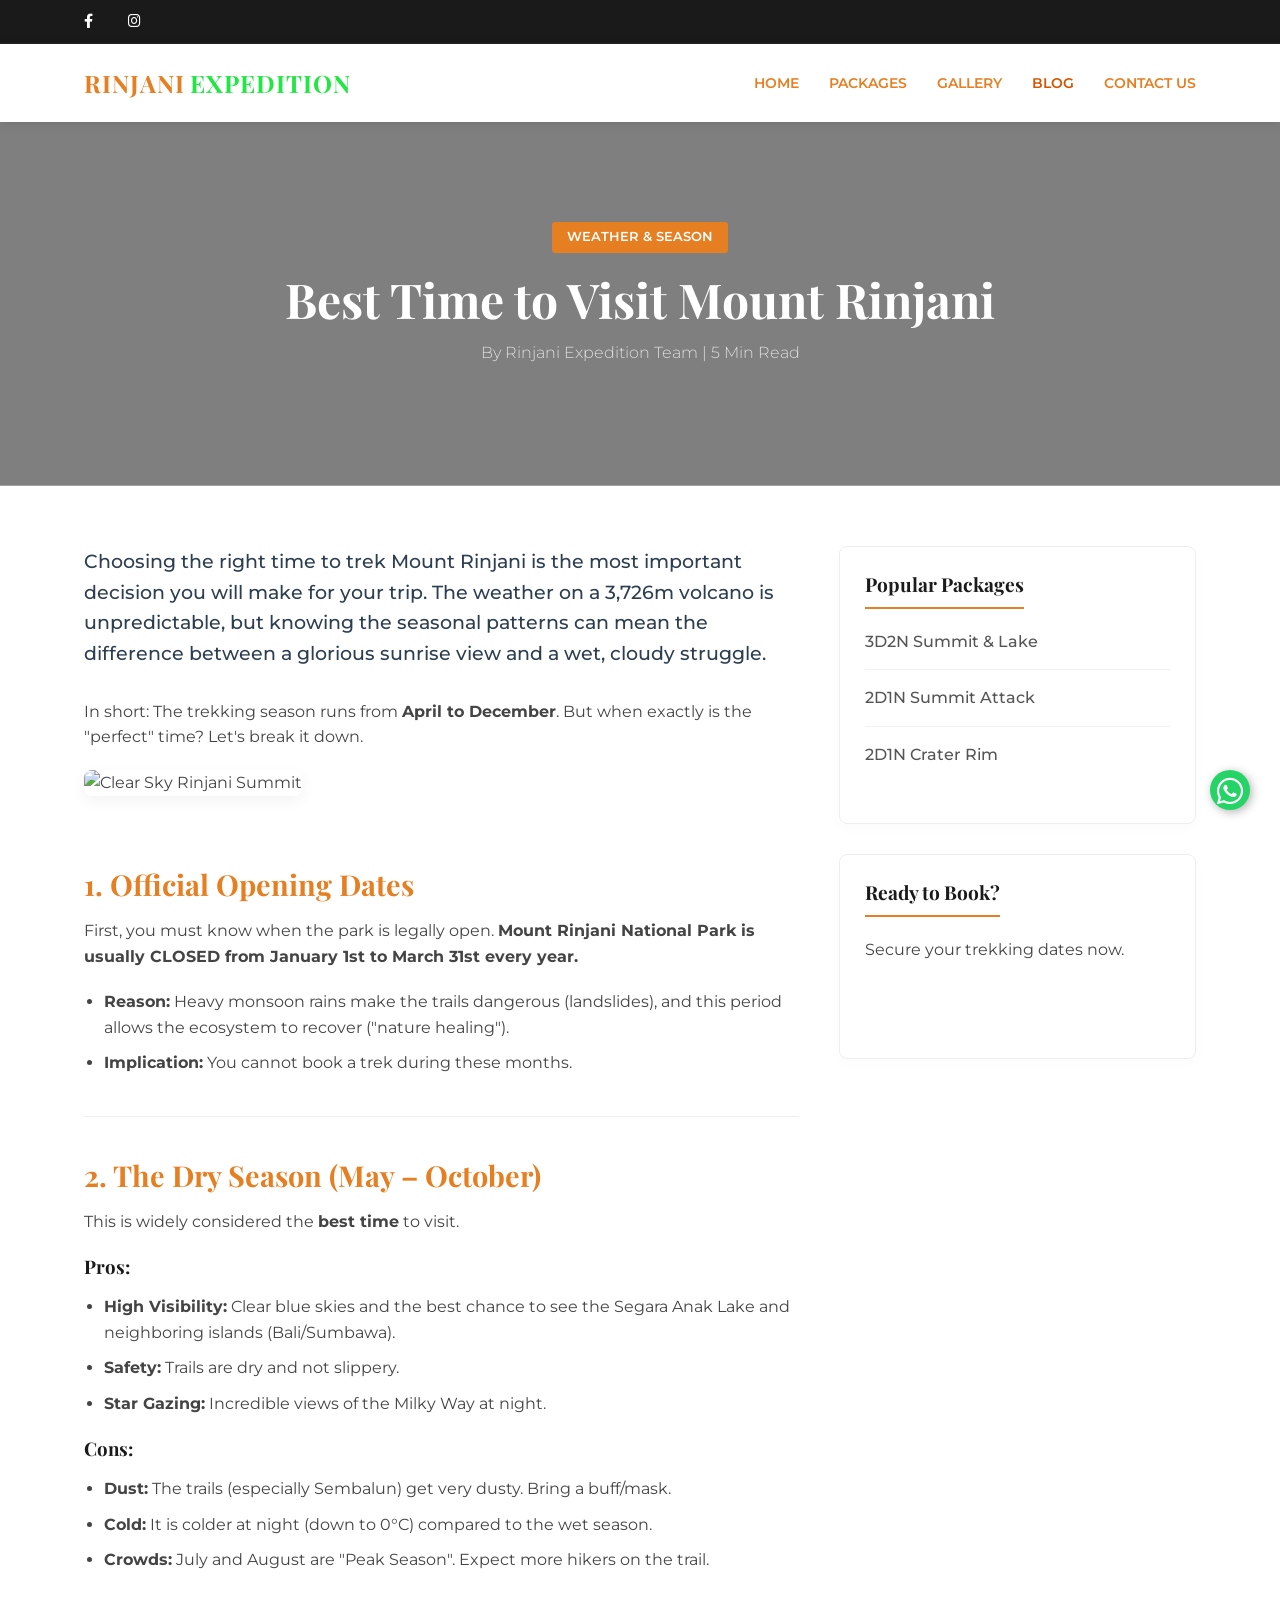
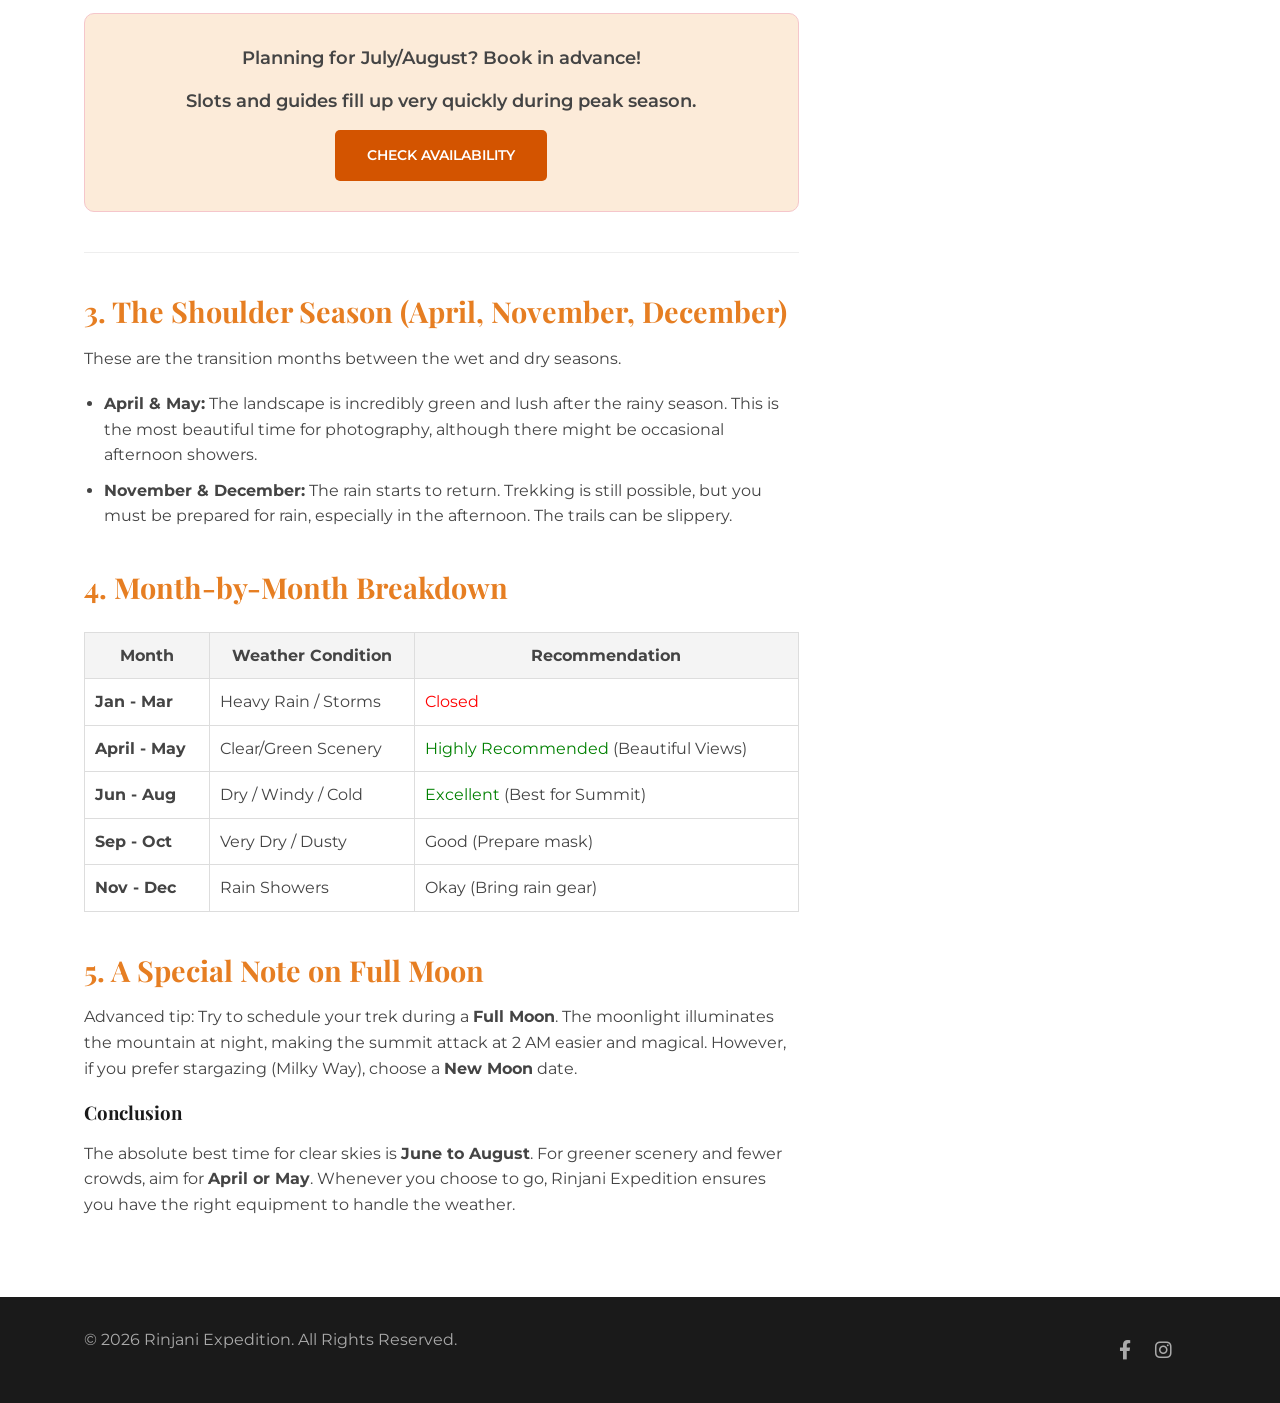
==== blog/blog-best-time.html @ 08acc339 "Add files via upload" ====
<!DOCTYPE html>
<html lang="en">
<head>
    <meta charset="UTF-8">
    <meta name="viewport" content="width=device-width, initial-scale=1.0">
    
    <title>Best Time to Trek Mount Rinjani: Weather, Seasons & Monthly Guide 2026</title>
    <meta name="description" content="When is the best time to hike Mount Rinjani? Complete guide on weather, dry vs wet season, and avoiding crowds. Plan your trip to Lombok correctly.">
    <meta name="keywords" content="best time to visit rinjani, rinjani trekking season, mount rinjani weather by month, rinjani national park opening dates, lombok rainy season">
    <meta name="robots" content="index, follow">

    <link rel="preconnect" href="https://fonts.googleapis.com">
    <link rel="preconnect" href="https://fonts.gstatic.com" crossorigin>
    <link href="https://fonts.googleapis.com/css2?family=Montserrat:wght@300;400;500;600&family=Playfair+Display:wght@600;700&display=swap" rel="stylesheet">
    <link rel="stylesheet" href="../style.css"> 
    <link rel="stylesheet" href="https://cdnjs.cloudflare.com/ajax/libs/font-awesome/6.0.0/css/all.min.css">

    <script type="application/ld+json">
    {
      "@context": "https://schema.org",
      "@type": "BlogPosting",
      "mainEntityOfPage": {
        "@type": "WebPage",
        "@id": "https://rinjanidutchexpedition.com/blog-best-time.html"
      },
      "headline": "Best Time to Trek Mount Rinjani: The Ultimate Weather Guide",
      "description": "Detailed analysis of the best months to climb Mount Rinjani, covering weather patterns and crowd avoidance.",
      "image": "https://source.unsplash.com/1200x600/?sunrise,mountain",  
      "author": {
        "@type": "Organization",
        "name": "Rinjani Expedition Team"
      },  
      "datePublished": "2026-02-05",
      "dateModified": "2026-02-05"
    }
    </script>
</head>
<body>

    <div class="top-header">
        <div class="container">
            <div class="top-socials">
                <a href="#" target="_blank"><i class="fab fa-facebook-f"></i></a>
                <a href="#" target="_blank"><i class="fab fa-instagram"></i></a>
                <a href="#" target="_blank"><i class="fab fa-tripadvisor"></i></a>
            </div>
        </div>
    </div>

    <nav class="navbar">
        <div class="container nav-container">
            <a href="index.html" class="logo">RINJANI<span class="highlight">EXPEDITION</span></a>
            <ul class="nav-links">
                <li><a href="index.html">Home</a></li>
                <li><a href="index.html#packages">Packages</a></li>
                <li><a href="index.html#gallery">Gallery</a></li>
                <li><a href="index.html#blog" class="active">Blog</a></li>
                <li><a href="index.html#contact">Contact Us</a></li>
            </ul>
        </div>
    </nav>

    <header class="blog-header">
        <div class="container">
            <span class="category">Weather & Season</span>
            <h1>Best Time to Visit Mount Rinjani</h1>
            <p class="author">By Rinjani Expedition Team | 5 Min Read</p>
        </div>
    </header>

    <div class="container blog-container">
        
        <main class="blog-main">
            
            <p class="intro">
                Choosing the right time to trek Mount Rinjani is the most important decision you will make for your trip. 
                The weather on a 3,726m volcano is unpredictable, but knowing the seasonal patterns can mean the difference between 
                a glorious sunrise view and a wet, cloudy struggle.
            </p>
            <p>
                In short: The trekking season runs from <strong>April to December</strong>. But when exactly is the "perfect" time? Let's break it down.
            </p>

            <img src="https://source.unsplash.com/800x400/?clear,sky,mountain" alt="Clear Sky Rinjani Summit" class="content-img">

            <h2>1. Official Opening Dates</h2>
            <p>
                First, you must know when the park is legally open. <strong>Mount Rinjani National Park is usually CLOSED from January 1st to March 31st every year.</strong>
            </p>
            <ul>
                <li><strong>Reason:</strong> Heavy monsoon rains make the trails dangerous (landslides), and this period allows the ecosystem to recover ("nature healing").</li>
                <li><strong>Implication:</strong> You cannot book a trek during these months.</li>
            </ul>

            <hr style="margin: 40px 0; border: 0; border-top: 1px solid #eee;">

            <h2>2. The Dry Season (May – October)</h2>
            <p>
                This is widely considered the <strong>best time</strong> to visit.
            </p>
            <h3>Pros:</h3>
            <ul>
                <li><strong>High Visibility:</strong> Clear blue skies and the best chance to see the Segara Anak Lake and neighboring islands (Bali/Sumbawa).</li>
                <li><strong>Safety:</strong> Trails are dry and not slippery.</li>
                <li><strong>Star Gazing:</strong> Incredible views of the Milky Way at night.</li>
            </ul>
            <h3>Cons:</h3>
            <ul>
                <li><strong>Dust:</strong> The trails (especially Sembalun) get very dusty. Bring a buff/mask.</li>
                <li><strong>Cold:</strong> It is colder at night (down to 0°C) compared to the wet season.</li>
                <li><strong>Crowds:</strong> July and August are "Peak Season". Expect more hikers on the trail.</li>
            </ul>

            <div class="cta-box">
                <p>Planning for July/August? Book in advance!</p>
                <p>Slots and guides fill up very quickly during peak season.</p>
                <a href="index.html#contact" class="btn btn-primary">Check Availability</a>
            </div>

            <hr style="margin: 40px 0; border: 0; border-top: 1px solid #eee;">

            <h2>3. The Shoulder Season (April, November, December)</h2>
            <p>
                These are the transition months between the wet and dry seasons.
            </p>
            <ul>
                <li><strong>April & May:</strong> The landscape is incredibly green and lush after the rainy season. This is the most beautiful time for photography, although there might be occasional afternoon showers.</li>
                <li><strong>November & December:</strong> The rain starts to return. Trekking is still possible, but you must be prepared for rain, especially in the afternoon. The trails can be slippery.</li>
            </ul>

            <h2>4. Month-by-Month Breakdown</h2>
            <div class="table-responsive" style="overflow-x:auto; margin-bottom:20px;">
                <table style="width:100%; border-collapse: collapse; margin-top:10px;">
                    <thead style="background:#f4f4f4;">
                        <tr>
                            <th style="padding:10px; border:1px solid #ddd;">Month</th>
                            <th style="padding:10px; border:1px solid #ddd;">Weather Condition</th>
                            <th style="padding:10px; border:1px solid #ddd;">Recommendation</th>
                        </tr>
                    </thead>
                    <tbody>
                        <tr>
                            <td style="padding:10px; border:1px solid #ddd;"><strong>Jan - Mar</strong></td>
                            <td style="padding:10px; border:1px solid #ddd;">Heavy Rain / Storms</td>
                            <td style="padding:10px; border:1px solid #ddd;"><span style="color:red;">Closed</span></td>
                        </tr>
                        <tr>
                            <td style="padding:10px; border:1px solid #ddd;"><strong>April - May</strong></td>
                            <td style="padding:10px; border:1px solid #ddd;">Clear/Green Scenery</td>
                            <td style="padding:10px; border:1px solid #ddd;"><span style="color:green;">Highly Recommended</span> (Beautiful Views)</td>
                        </tr>
                        <tr>
                            <td style="padding:10px; border:1px solid #ddd;"><strong>Jun - Aug</strong></td>
                            <td style="padding:10px; border:1px solid #ddd;">Dry / Windy / Cold</td>
                            <td style="padding:10px; border:1px solid #ddd;"><span style="color:green;">Excellent</span> (Best for Summit)</td>
                        </tr>
                        <tr>
                            <td style="padding:10px; border:1px solid #ddd;"><strong>Sep - Oct</strong></td>
                            <td style="padding:10px; border:1px solid #ddd;">Very Dry / Dusty</td>
                            <td style="padding:10px; border:1px solid #ddd;">Good (Prepare mask)</td>
                        </tr>
                        <tr>
                            <td style="padding:10px; border:1px solid #ddd;"><strong>Nov - Dec</strong></td>
                            <td style="padding:10px; border:1px solid #ddd;">Rain Showers</td>
                            <td style="padding:10px; border:1px solid #ddd;">Okay (Bring rain gear)</td>
                        </tr>
                    </tbody>
                </table>
            </div>

            <h2>5. A Special Note on Full Moon</h2>
            <p>
                Advanced tip: Try to schedule your trek during a <strong>Full Moon</strong>. The moonlight illuminates the mountain at night, making the summit attack at 2 AM easier and magical. However, if you prefer stargazing (Milky Way), choose a <strong>New Moon</strong> date.
            </p>

            <h3>Conclusion</h3>
            <p>
                The absolute best time for clear skies is <strong>June to August</strong>. For greener scenery and fewer crowds, aim for <strong>April or May</strong>.
                Whenever you choose to go, Rinjani Expedition ensures you have the right equipment to handle the weather.
            </p>

        </main>

        <aside class="blog-sidebar">
            <div class="sidebar-widget">
                <h3>Popular Packages</h3>
                <ul class="sidebar-list">
                    <li><a href="package-summit-lake.html">3D2N Summit & Lake</a></li>
                    <li><a href="package-summit-attack.html">2D1N Summit Attack</a></li>
                    <li><a href="package-crater-rim.html">2D1N Crater Rim</a></li>
                </ul>
            </div>

            <div class="sidebar-widget">
                <h3>Ready to Book?</h3>
                <p>Secure your trekking dates now.</p>
                <a href="https://wa.me/6281234567890?text=Hi,%20I%20want%20to%20ask%20about%20Rinjani%20dates" class="btn btn-outline full-width">Chat on WhatsApp</a>
            </div>
        </aside>

    </div>

    <footer>
        <div class="container footer-content">
            <p>&copy; 2026 Rinjani Expedition. All Rights Reserved.</p>
            <div class="social-links">
                <a href="#"><i class="fab fa-facebook-f"></i></a>
                <a href="#"><i class="fab fa-instagram"></i></a>
                <a href="#"><i class="fab fa-tripadvisor"></i></a>
            </div>
        </div>
    </footer>

    <a href="https://wa.me/6281234567890" class="float-wa" target="_blank">
        <i class="fab fa-whatsapp my-float"></i>
    </a>

</body>
</html>
---- style.css ----
/* --- TOP HEADER (SOSMED) --- */
.top-header {
    background-color: #e8f2f8; /* Warna Gelap Premium (Elegan) */
    padding: 8px 0; /* Padding kecil agar tidak terlalu tebal */
    border-bottom: 1px solid rgba(255,255,255,0.05); /* Garis tipis halus */
}

/* Mengatur agar isi berada di KANAN */
.top-header .container {
    display: flex;
    justify-content: flex; /* KUNCI: Memaksa isi ke Kanan */
    align-items: center;
}

.top-socials {
    display: flex;
    gap: 20px; /* Jarak antar ikon sosmed */
}

.top-socials a {
    color: #bdc3c7; /* Warna abu muda (elegan, tidak putih menyolok) */
    font-size: 0.9rem; /* Ukuran ikon pas, tidak raksasa */
    transition: all 0.3s ease;
}

/* Efek saat mouse diarahkan (Hover) */
.top-socials a:hover {
    color: #f80c0c; /* Berubah jadi warna Oranye (Signature color Anda) */
    transform: translateY(-2px); /* Efek naik sedikit */
}

/* --- KOREKSI JARAK MENU --- */
/* Pastikan navbar tidak punya margin atas agar nempel dengan Top Header */
.navbar {
    margin-top: 0; 
    top: 0; /* Untuk memastikan sticky berfungsi baik */
}




/* --- RESET & VARIABLES --- */
:root {
    --primary-color: #2C3E50; /* Dark Blue-Grey (Professional) */
    --accent-color: #D35400;  /* Burnt Orange (Energy & Dutch touch) */
    --text-dark: #333;
    --text-light: #777;
    --bg-light: #f9f9f9;
    --white: #fff;
    --font-heading: 'Playfair Display', serif;
    --font-body: 'Montserrat', sans-serif;
    --transition: all 0.3s ease;
}

* {
    margin: 0;
    padding: 0;
    box-sizing: border-box;
}

html {
    scroll-behavior: smooth;
}

body {
    font-family: var(--font-body);
    line-height: 1.6;
    color: var(--text-dark);
}



/* --- UTILITIES --- */
.container {
    width: 90%;
    max-width: 1200px;
    margin: 0 auto;
}

.section-padding {
    padding: 80px 0;
}

.bg-light {
    background-color: var(--bg-light);
}

h1, h2, h3, h4 {
    font-family: var(--font-heading);
    color: var(--primary-color);
}

.section-header {
    text-align: center;
    margin-bottom: 50px;
}


/* =========================================
   1. RESET & BASE STYLES
   ========================================= */
   * {
    margin: 0;
    padding: 0;
    box-sizing: border-box;
}

body {
    font-family: 'Montserrat', sans-serif;
    line-height: 1.6;
    color: #444;
    background-color: #fff;
}

h1, h2, h3, h4 {
    font-family: 'Playfair Display', serif;
    color: #1a1a1a;
    margin-bottom: 15px;
    line-height: 1.3;
}

p {
    margin-bottom: 20px;
}

a {
    text-decoration: none;
    color: inherit;
    transition: 0.3s;
}

ul {
    list-style: none;
}

.container {
    max-width: 1200px;
    margin: 0 auto;
    padding: 0 20px;
}

/* Warna Utama Brand */
:root {
    --primary-color: #e67e22; /* Oranye Gunung */
    --primary-dark: #d35400;
    --dark-bg: #1a1a1a;
    --light-bg: #f9f9f9;
}

/* =========================================
   2. BUTTONS & UTILITIES
   ========================================= */
.btn {
    display: inline-block;
    padding: 12px 25px;
    border-radius: 5px;
    font-weight: 600;
    text-transform: uppercase;
    font-size: 0.9rem;
    cursor: pointer;
    border: none;
}

.btn-primary {
    background-color: var(--primary-color);
    color: white;
}

.btn-primary:hover {
    background-color: var(--primary-dark);
}

.btn-outline {
    border: 2px solid var(--primary-color);
    color: var(--primary-color);
    background: transparent;
}

.btn-outline:hover {
    background: var(--primary-color);
    color: rgb(255, 255, 255);
}

.full-width {
    display: block;
    width: 100%;
    text-align: center;
}

/* =========================================
   3. HEADER & NAVBAR
   ========================================= */
.top-header {
    background-color: var(--dark-bg);
    color: #fff;
    padding: 10px 0;
    font-size: 0.9rem;
}

.top-socials a {
    color: #fff;
    margin-right: 15px;
}

.navbar {
    background: white;
    box-shadow: 0 2px 10px rgba(0,0,0,0.05);
    position: sticky;
    top: 0;
    z-index: 1000;
    padding: 15px 0;
}

.nav-container {
    display: flex;
    justify-content: space-between;
    align-items: center;
}

.logo {
    font-size: 1.5rem;
    font-weight: 700;
    font-family: 'Playfair Display', serif;
    color: #333;
}

.logo .highlight {
    color: var(--primary-color);
}

.nav-links {
    display: flex;
}

.nav-links li {
    margin-left: 30px;
}

.nav-links a {
    font-weight: 500;
    font-size: 0.95rem;
    color: #555;
}

.nav-links a:hover, .nav-links a.active {
    color: var(--primary-color);
}

.nav-links li a {
    text-decoration: none;
    color: #e67e22; /* Warna Oranye */
    font-weight: 600;
    text-transform: uppercase;
    padding: 1opx 15px; /* Memberi ruang untuk background */
    border-radius: 7px; /* Sudut tumpul */
    transition: all 0.3s ease;
}

/* Efek saat di-Hover  ini adalah menu*/
.nav-links li a:hover {
    background-color: #f7f3f0; /* Latar belakang menjadi oranye */
    color: #0a0a0a; /* Teks berubah putih agar kontras */
    box-shadow: 0 4px 6px rgba(0,0,0,0.1); /* Sedikit bayangan */
}

/* 1. Ini mengatur kata "RINJANI" (Warna Utama) */
.logo {
    color: #080808; /* Contoh: Biru Gelap (Midnight Blue) */
    
    /* Pengaturan agar logo dan teks sejajar (biarkan seperti sebelumnya) */
    display: flex;
    align-items: center;
    gap: 20px;
    text-decoration: none;
    font-weight: 700; /* Menebalkan huruf */
}

/* 2. Ini mengatur kata "EXPEDITION" (Warna Kedua) */
.logo .highlight {
    color: #22e643; /* Contoh: Oranye (Carrot Orange) */
}


/* Tambahan untuk Logo di Navbar */
.logo {
    display: flex;          /* Membuat gambar dan teks berjejer ke samping */
    align-items: center;    /* Mengatur posisi vertikal di tengah */
    gap: 5px;             /* Memberi jarak antara gambar logo dan teks */
    text-decoration: none;  /* Menghilangkan garis bawah link */
}

.nav-logo-img {
    height: 30px;          /* Atur tinggi logo (sesuaikan angka ini) */
    width: auto;           /* Lebar menyesuaikan proporsi */
    object-fit: contain;   /* Agar gambar tidak gepeng */
}

/* =========================================
   4. BLOG HEADER (HERO)
   ========================================= */
.blog-header {
    background-image: linear-gradient(rgba(0,0,0,0.5), rgba(0,0,0,0.5)), url('https://source.unsplash.com/1600x900/?cooking,mountain');
    background-size: cover;
    background-position: center;
    color: white;
    padding: 100px 0;
    text-align: center;
}

.blog-header .category {
    background-color: var(--primary-color);
    color: white;
    padding: 5px 15px;
    font-size: 0.8rem;
    text-transform: uppercase;
    font-weight: 600;
    border-radius: 3px;
    display: inline-block;
    margin-bottom: 15px;
}

.blog-header h1 {
    font-size: 3rem;
    color: white;
    margin-bottom: 10px;
}

.blog-header .author {
    font-size: 1rem;
    color: #ddd;
    font-weight: 300;
}

/* =========================================
   5. BLOG CONTENT LAYOUT
   ========================================= */
.blog-container {
    display: grid;
    grid-template-columns: 2fr 1fr; /* Main Content 2/3, Sidebar 1/3 */
    gap: 40px;
    margin-top: 60px;
    margin-bottom: 60px;
}

/* Main Content Area */
.blog-main .intro {
    font-size: 1.2rem;
    font-weight: 500;
    color: #2c3e50;
    margin-bottom: 30px;
}

.content-img {
    width: 100%;
    height: auto;
    border-radius: 8px;
    margin-bottom: 30px;
    box-shadow: 0 5px 15px rgba(0,0,0,0.05);
}

.blog-main h2 {
    margin-top: 40px;
    color: var(--primary-color);
    font-size: 1.8rem;
}

.blog-main ul {
    list-style: disc;
    margin-left: 20px;
    margin-bottom: 20px;
}

.blog-main li {
    margin-bottom: 10px;
}

/* Call to Action Box */
.cta-box {
    background-color: #fcebd9; /* Light Orange */
    padding: 30px;
    border-radius: 10px;
    text-align: center;
    margin: 40px 0;
    border: 1px solid #f5c6cb;
}

.cta-box p {
    font-weight: 600;
    font-size: 1.1rem;
    margin-bottom: 15px;
}

/* =========================================
   6. SIDEBAR
   ========================================= */
.blog-sidebar {
    position: sticky;
    top: 100px; /* Sticky saat discroll */
    height: fit-content;
}

.sidebar-widget {
    background: white;
    border: 1px solid #eee;
    padding: 25px;
    border-radius: 8px;
    margin-bottom: 30px;
    box-shadow: 0 5px 15px rgba(0,0,0,0.02);
}

.sidebar-widget h3 {
    font-size: 1.2rem;
    border-bottom: 2px solid var(--primary-color);
    padding-bottom: 10px;
    margin-bottom: 20px;
    display: inline-block;
}

.sidebar-list li {
    margin-bottom: 15px;
    border-bottom: 1px solid #f1f1f1;
    padding-bottom: 15px;
}

.sidebar-list li:last-child {
    border-bottom: none;
}

.sidebar-list a {
    font-weight: 500;
    color: #555;
    display: block;
}

.sidebar-list a:hover {
    color: var(--primary-color);
    padding-left: 5px; /* Efek geser sedikit */
}

/* =========================================
   7. FOOTER & FLOATING WA
   ========================================= */
footer {
    background: var(--dark-bg);
    color: #aaa;
    padding: 30px 0;
    text-align: center;
    margin-top: 50px;
}

.footer-content {
    display: flex;
    justify-content: space-between;
    align-items: center;
}

.social-links a {
    color: #aaa;
    margin-left: 20px;
    font-size: 1.2rem;
}

.social-links a:hover {
    color: var(--primary-color);
}

/* Floating WhatsApp Button */
.float-wa {
    position: fixed;
    width: 60px;
    height: 60px;
    bottom: 30px;
    right: 30px;
    background-color: #25d366;
    color: #FFF;
    border-radius: 50px;
    text-align: center;
    font-size: 30px;
    box-shadow: 2px 2px 10px rgba(0,0,0,0.2);
    z-index: 100;
    display: flex;
    align-items: center;
    justify-content: center;
}

.float-wa:hover {
    background-color: #20ba5a;
    transform: scale(1.1);
}

/* =========================================
   8. RESPONSIVE (MOBILE)
   ========================================= */
@media (max-width: 768px) {
    .blog-container {
        grid-template-columns: 1fr; /* Stack content ke bawah */
    }

    .blog-sidebar {
        order: 2; /* Sidebar pindah ke bawah konten di HP */
        position: static;
    }

    .nav-links {
        display: none; /* Hide menu di mobile (perlu JS hamburger) */
    }
    
    .blog-header h1 {
        font-size: 2rem;
    }
    
    .footer-content {
        flex-direction: column;
        gap: 20px;
    }
}


.line {
    width: 60px;
    height: 3px;
    background-color: var(--accent-color);
    margin: 0 auto;
}

/* --- BUTTONS --- */
.btn {
    display: inline-block;
    padding: 12px 30px;
    border-radius: 5px;
    text-decoration: none;
    font-weight: 600;
    transition: var(--transition);
    border: 2px solid transparent;
}

.btn-primary {
    background-color: var(--accent-color);
    color: var(--white);
}

.btn-primary:hover {
    background-color: #a04000;
}

.btn-outline {
    border-color: var(--white);
    color: var(--white);
}

.btn-outline:hover {
    background-color: var(--white);
    color: var(--primary-color);
}

.full-width {
    display: block;
    text-align: center;
    width: 100%;
}

/* --- NAVBAR --- */
.navbar {
    background-color: var(--white);
    padding: 20px 0;
    position: sticky;
    top: 0;
    z-index: 1000;
    box-shadow: 0 2px 10px rgba(0,0,0,0.1);
}

.nav-container {
    display: flex;
    justify-content: space-between;
    align-items: center;
}

.logo {
    font-family: var(--font-heading);
    font-size: 1.5rem;
    font-weight: 700;
    text-decoration: none;
    color: var(--primary-color);
    letter-spacing: 1px;
}

.highlight {
    color: var(--accent-color);
}

.nav-links {
    list-style: none;
    display: flex;
}

.nav-links li {
    margin-left: 30px;
}

.nav-links a {
    text-decoration: none;
    color: var(--primary-color);
    font-weight: 500;
    font-size: 0.9rem;
    text-transform: uppercase;
    transition: var(--transition);
}

.nav-links a:hover, .nav-links a.active {
    color: var(--accent-color);
}

.hamburger {
    display: none;
    cursor: pointer;
    font-size: 1.5rem;
}

/* --- HERO SECTION --- */
/* --- HERO SECTION --- */
.hero {
    height: 90vh;
    /* Ganti link internet dengan nama file gambar Anda */
    background: url('images/danau-segara-anak.jpg') no-repeat center center/cover;
    position: relative;
    display: flex;
    align-items: center;
    justify-content: center;
    text-align: center;
    color: var(--white);
}

.hero-overlay {
    position: absolute;
    top: 0;
    left: 0;
    width: 100%;
    height: 100%;
    background: rgba(0, 0, 0, 0.5); /* Ubah 0.5 jika ingin lebih gelap */
}
.hero-content {
    position: relative;
    z-index: 1;
    max-width: 800px;
    padding: 20px;
}

.hero h1 {
    font-size: 3.5rem;
    margin-bottom: 20px;
    color: var(--white);
}

.hero p {
    font-size: 1.2rem;
    margin-bottom: 30px;
    font-weight: 300;
}

.hero-buttons .btn {
    margin: 0 10px;
}

/* --- FEATURES --- */
.features-grid {
    display: grid;
    grid-template-columns: repeat(auto-fit, minmax(250px, 1fr));
    gap: 30px;
    text-align: center;
}

.feature-card {
    padding: 30px;
    border-radius: 8px;
    transition: var(--transition);
}

.feature-card:hover {
    transform: translateY(-5px);
    box-shadow: 0 10px 20px rgba(0,0,0,0.05);
}

.feature-card i {
    font-size: 2.5rem;
    color: var(--accent-color);
    margin-bottom: 20px;
}

/* --- PACKAGES --- */
.packages-grid {
    display: grid;
    grid-template-columns: repeat(auto-fit, minmax(300px, 1fr));
    gap: 30px;
}

.package-card {
    background: var(--white);
    border-radius: 8px;
    overflow: hidden;
    box-shadow: 0 5px 15px rgba(0,0,0,0.05);
    transition: var(--transition);
}

.package-card:hover {
    transform: translateY(-10px);
}

.card-image {
    height: 200px;
    background-size: cover;
    background-position: center;
    position: relative;
}

.badge {
    position: absolute;
    top: 15px;
    right: 15px;
    background: var(--accent-color);
    color: var(--white);
    padding: 5px 15px;
    font-size: 0.8rem;
    border-radius: 20px;
    font-weight: 600;
}

.card-body {
    padding: 25px;
}

.card-body h3 {
    margin-bottom: 5px;
}

.meta {
    color: var(--accent-color);
    font-weight: 600;
    margin-bottom: 15px;
    font-size: 0.9rem;
}

.card-body ul {
    list-style: none;
    margin: 20px 0;
    color: var(--text-light);
}

.card-body ul li {
    margin-bottom: 10px;
}

.card-body ul li i {
    color: #27ae60;
    margin-right: 10px;
}

/* --- CSS UNTUK HALAMAN DETAIL PAKET --- */

/* Header Halaman (Hero Kecil) */
.page-header {
    height: 400px;
    position: relative;
    display: flex;
    align-items: center;
    justify-content: center;
    color: #fff;
    text-align: center;
}

.overlay-dark {
    position: absolute;
    top:0; left:0; width:100%; height:100%;
    background: rgba(0,0,0,0.6);
}

.header-content {
    position: relative;
    z-index: 1;
}

.header-content h1 {
    font-size: 3rem;
    margin-bottom: 10px;
}

/* Layout Grid (Kiri Konten, Kanan Sidebar) */
.layout-grid {
    display: grid;
    grid-template-columns: 2fr 1fr; /* Kiri 2/3, Kanan 1/3 */
    gap: 40px;
}

.lead {
    font-size: 1.1rem;
    line-height: 1.8;
    color: #555;
    margin-bottom: 20px;
}

.specs-list {
    list-style: none;
    background: #f4f4f4;
    padding: 20px;
    border-radius: 8px;
    border-left: 4px solid var(--accent-color);
}

.specs-list li {
    margin-bottom: 10px;
    font-size: 0.95rem;
}

/* Tampilan Itinerary */
.day-item {
    margin-bottom: 30px;
    padding-left: 20px;
    border-left: 2px dashed #ddd;
}

.day-badge {
    background: var(--accent-color);
    color: #fff;
    padding: 2px 8px;
    border-radius: 4px;
    font-size: 0.8rem;
    text-transform: uppercase;
    margin-right: 10px;
    vertical-align: middle;
}

.day-item h3 {
    font-size: 1.2rem;
    margin-bottom: 10px;
}

.day-item ul {
    list-style: none;
    padding-left: 5px;
}

.day-item li {
    margin-bottom: 8px;
    position: relative;
    padding-left: 20px;
}

.day-item li::before {
    content: "•";
    color: var(--accent-color);
    position: absolute;
    left: 0;
    font-weight: bold;
}

/* Include / Exclude Box */
.include-exclude-grid {
    display: grid;
    grid-template-columns: 1fr 1fr;
    gap: 20px;
}

.include-box h3 { color: #27ae60; font-size: 1.2rem; margin-bottom: 15px; }
.exclude-box h3 { color: #c0392b; font-size: 1.2rem; margin-bottom: 15px; }

.include-box ul, .exclude-box ul {
    list-style: none;
    font-size: 0.9rem;
}

.include-box li, .exclude-box li {
    margin-bottom: 8px;
    padding-bottom: 8px;
    border-bottom: 1px solid #eee;
}

/* Sidebar Booking */
.sidebar {
    position: sticky;
    top: 100px; /* Agar ikut turun saat discroll */
    height: fit-content;
}

.booking-card {
    background: #fff;
    padding: 30px;
    border: 1px solid #eee;
    box-shadow: 0 5px 20px rgba(0,0,0,0.05);
    border-radius: 8px;
    text-align: center;
    margin-bottom: 30px;
}

.price-tag {
    margin: 20px 0;
    background: #f9f9f9;
    padding: 10px;
    border-radius: 5px;
}

.price-tag strong {
    display: block;
    font-size: 2rem;
    color: var(--primary-color);
}

.btn-whatsapp {
    background-color: #25d366;
    color: #fff;
    padding: 12px;
    border-radius: 5px;
    text-decoration: none;
    font-weight: bold;
    display: block;
    transition: 0.3s;
}

.btn-whatsapp:hover {
    background-color: #128C7E;
}

.check-list {
    list-style: none;
}
.check-list li::before {
    content: "\f00c"; /* FontAwesome Check */
    font-family: "Font Awesome 5 Free";
    font-weight: 900;
    margin-right: 10px;
    color: var(--accent-color);
}

/* Responsive */
@media (max-width: 768px) {
    .layout-grid, .include-exclude-grid {
        grid-template-columns: 1fr;
    }
    .header-content h1 { font-size: 2rem; }
}

/* --- GALLERY --- */
.gallery-grid {
    display: grid;
    grid-template-columns: repeat(auto-fit, minmax(300px, 1fr));
    gap: 15px;
}

.gallery-grid img {
    width: 100%;
    height: 240px;
    object-fit: cover;
    border-radius: 5px;
    transition: var(--transition);
}

.gallery-grid img:hover {
    transform: scale(1.02);
    box-shadow: 0 5px 15px rgba(0,0,0,0.2);
}

/* --- BLOG --- */
.blog-grid {
    display: grid;
    grid-template-columns: repeat(auto-fit, minmax(300px, 1fr));
    gap: 30px;
}

.blog-card {
    background: var(--white);
    border-radius: 8px;
    overflow: hidden;
    box-shadow: 0 5px 15px rgba(0,0,0,0.05);
}

.blog-img {
    height: 200px;
    background-size: cover;
    background-position: center;
}

.blog-content {
    padding: 20px;
}

.date {
    font-size: 0.8rem;
    color: var(--text-light);
}

.blog-content h4 {
    margin: 10px 0;
    font-size: 1.2rem;
}

.read-more {
    display: inline-block;
    margin-top: 15px;
    color: var(--accent-color);
    text-decoration: none;
    font-weight: 600;
}

/* --- CONTACT --- */
.contact-wrapper {
    display: flex;
    flex-wrap: wrap;
    gap: 50px;
}

.contact-info {
    flex: 1;
    min-width: 300px;
}

.info-item {
    margin-bottom: 30px;
}

.info-item i {
    font-size: 1.5rem;
    color: var(--accent-color);
    margin-bottom: 10px;
}

.contact-form {
    flex: 1.5;
    min-width: 300px;
}

.form-group {
    margin-bottom: 20px;
}

input, select, textarea {
    width: 100%;
    padding: 15px;
    border: 1px solid #ddd;
    border-radius: 5px;
    font-family: var(--font-body);
}

input:focus, select:focus, textarea:focus {
    outline: none;
    border-color: var(--accent-color);
}

/* --- Footer Styles --- */
.footer-dark {
    background-color: #1a1a1a; /* Warna background gelap */
    color: #cccccc; /* Warna teks abu-abu terang */
    padding: 60px 0 40px;
    font-size: 14px;
    position: relative;
}

.footer-grid {
    display: grid;
    grid-template-columns: repeat(4, 1fr); /* Membagi 4 kolom sama rata */
    gap: 30px;
    align-items: start;
}

/* Judul per kolom */
.footer-col h3 {
    color: #ffffff;
    font-size: 16px;
    font-weight: 600;
    margin-bottom: 20px;
    border-left: none; /* Reset border dari style sebelumnya */
    padding-left: 0;
}

/* --- Kolom 1: Brand --- */
.footer-logo {
    max-width: 150px;
    margin-bottom: 10px;
}

.trademark {
    font-size: 12px;
    opacity: 0.7;
    margin-bottom: 20px;
}

.verified-section {
    margin-top: 20px;
}

.verified-text {
    font-size: 13px;
    color: #f39c12; /* Warna emas/oranye */
    margin-bottom: 5px;
}

.expedition-logo {
    max-width: 100px;
    margin: 10px 0;
}

.association-name {
    font-size: 12px;
    line-height: 1.4;
}

/* --- Kolom 2 & 3: Info & Kontak --- */
.contact-list {
    list-style: none;
    padding: 0;
    margin-bottom: 20px;
}

.contact-list li {
    margin-bottom: 10px;
    display: flex;
    align-items: center;
    gap: 10px;
}

.contact-list li i {
    width: 20px; /* Lebar icon agar rapi */
    color: #ffffff;
}

.contact-list a {
    color: #cccccc;
    text-decoration: none;
}

.legal-info p {
    margin-bottom: 5px;
    font-size: 13px;
}

.legal-info span {
    display: inline-block;
    width: 100px; /* Lebar label agar sejajar */
}

/* Social Icons */
.social-icons {
    margin-top: 20px;
}

.social-icons a {
    display: inline-block;
    width: 35px;
    height: 35px;
    line-height: 35px;
    text-align: center;
    border: 1px solid #555;
    border-radius: 50%;
    color: #fff;
    margin-right: 10px;
    transition: all 0.3s;
}

.social-icons a:hover {
    background-color: var(--accent-color); /* Warna hijau dari style sebelumnya */
    border-color: var(--accent-color);
}

/* Payment Methods */
.payment-icons {
    display: flex;
    flex-wrap: wrap;
    gap: 5px;
}

.payment-icons img {
    height: 30px; /* Tinggi logo pembayaran */
    width: auto;
    border-radius: 2px;
    background-color: #fff; /* Latar putih kecil untuk logo bank */
    padding: 2px;
    margin: 0; /* Reset margin img global */
}

/* --- Kolom 4: Links --- */
.footer-links {
    list-style: none;
    padding: 0;
}

.footer-links li {
    margin-bottom: 12px;
}

.footer-links li a {
    color: #cccccc;
    text-decoration: none;
    transition: 0.3s;
}

.footer-links li a::before {
    content: "• "; /* Menambah titik bullet */
    color: #777;
    margin-right: 5px;
}

.footer-links li a:hover {
    color: #ffffff;
    padding-left: 5px;
}

/* --- Back to Top Button --- */
.back-to-top {
    position: fixed;
    bottom: 30px;
    right: 30px;
    background-color: #007bff; /* Warna biru sesuai gambar */
    color: #fff;
    width: 35px;
    height: 35px;
    text-align: center;
    line-height: 40px;
    border-radius: 4px;
    font-size: 18px;
    z-index: 999;
    transition: 0.3s;
}

.back-to-top:hover {
    background-color: #0056b3;
}

/* --- Responsive (Mobile) --- */
@media (max-width: 900px) {
    .footer-grid {
        grid-template-columns: 1fr 1fr; /* Tablet jadi 2 kolom */
    }
}

@media (max-width: 600px) {
    .footer-grid {
        grid-template-columns: 1fr; /* HP jadi 1 kolom ke bawah */
    }
    
    .footer-col {
        margin-bottom: 30px;
    }
}

/* --- RESPONSIVE --- */
@media (max-width: 768px) {
    .nav-links {
        display: none; /* Hide for now, JS will toggle */
        flex-direction: column;
        width: 100%;
        position: absolute;
        top: 70px;
        left: 0;
        background: var(--white);
        padding: 20px;
        box-shadow: 0 5px 10px rgba(0,0,0,0.1);
    }
    
    .nav-links.active {
        display: flex;
    }

    .nav-links li {
        margin: 15px 0;
    }

    .hamburger {
        display: block;
    }

    .hero h1 {
        font-size: 2.5rem;
    }
}

/* --- FLOATING WHATSAPP BUTTON --- */
.float-wa {
    position: fixed; /* Kunci posisi agar tetap di layar saat scroll */
    width: 40px;
    height: 40px;
    bottom: 90px; /* Jarak dari bawah */
    right: 30px;  /* Jarak dari kanan */
    background-color: #25d366; /* Warna Hijau WhatsApp */
    color: #FFF;
    border-radius: 50px; /* Membuat bulat sempurna */
    text-align: center;
    font-size: 30px;
    box-shadow: 2px 2px 10px rgba(0,0,0,0.3); /* Bayangan halus */
    z-index: 1000; /* Pastikan selalu di atas elemen lain */
    display: flex;
    align-items: center;
    justify-content: center;
    transition: all 0.3s ease;
}

/* Efek saat mouse diarahkan (Hover) */
.float-wa:hover {
    background-color: #128C7E; /* Warna hijau lebih gelap saat disentuh */
    transform: scale(1.1); /* Membesar sedikit */
    box-shadow: 2px 2px 15px rgba(0,0,0,0.5);
}

.my-float {
    margin-top: 2px; /* Penyesuaian kecil agar ikon pas di tengah */
}

/* Responsif untuk HP (Layar Kecil) */
@media (max-width: 768px) {
    .float-wa {
        width: 50px; /* Sedikit lebih kecil di HP agar tidak menutupi konten */
        height: 50px;
        bottom: 20px;
        right: 20px;
        font-size: 25px;
    }
}

/* Efek saat mouse diarahkan (Hover) */
.float-wa:hover {
    background-color: #128C7E; /* Warna hijau lebih gelap saat disentuh */
    transform: scale(1.1); /* Membesar sedikit */
    box-shadow: 2px 2px 15px rgba(0,0,0,0.5);
}

.my-float {
    margin-top: 2px; /* Penyesuaian kecil agar ikon pas di tengah */
}

/* Responsif untuk HP (Layar Kecil) */
@media (max-width: 768px) {
    .float-wa {
        width: 50px; /* Sedikit lebih kecil di HP agar tidak menutupi konten */
        height: 50px;
        bottom: 20px;
        right: 20px;
        font-size: 25px;
    }
}

/* --- CSS untuk Bagian FAQ (Accordion) --- */

/* 1. Container Utama Section */
.faq-section {
    padding: 80px 0;
    background-color: #f8f9fa; /* Latar belakang abu-abu sangat muda */
}

.faq-container {
    max-width: 800px;
    margin: 0 auto; /* Tengah secara horizontal */
    padding: 0 20px;
}

/* 2. Judul Section */
.section-title {
    text-align: center;
    margin-bottom: 50px;
    font-size: 2.2rem;
    color: #2c3e50; /* Warna gelap elegan */
    font-weight: 700;
}

.section-title span {
    display: block;
    margin-top: 10px;
    font-size: 1.1rem;
    color: #95a5a6; /* Warna abu-abu untuk subtitle */
    font-weight: 400;
}

/* 3. Kotak FAQ (Item) */
.faq-item {
    background-color: #ffffff;
    margin-bottom: 15px; /* Jarak antar pertanyaan */
    border-radius: 8px; /* Sudut membulat */
    box-shadow: 0 4px 6px rgba(0, 0, 0, 0.05); /* Bayangan halus */
    overflow: hidden; /* Agar konten tidak keluar dari radius */
    transition: all 0.3s ease;
}

.faq-item:hover {
    box-shadow: 0 8px 15px rgba(0, 0, 0, 0.1); /* Efek melayang saat mouse hover */
}

/* 4. Tombol Pertanyaan (Judul yang diklik) */
.faq-question {
    width: 100%;
    border: none;
    outline: none;
    background-color: #fff;
    padding: 20px 25px;
    text-align: left;
    cursor: pointer;
    font-size: 1.1rem;
    font-weight: 600;
    color: #34495e;
    display: flex;
    justify-content: space-between; /* Mendorong icon ke kanan mentok */
    align-items: center;
    transition: background-color 0.3s ease, color 0.3s ease;
}

/* Efek saat mouse diarahkan ke pertanyaan */
.faq-question:hover {
    color: #e74c3c; /* Warna Merah Rinjani saat hover */
    background-color: #fff5f5;
}

/* 5. Icon (+ / -) */
.faq-icon {
    font-size: 1.5rem;
    color: #e74c3c; /* Icon warna merah */
    font-weight: bold;
    transition: transform 0.3s ease; /* Animasi putar */
}

/* 6. Panel Jawaban (Disembunyikan secara default) */
.faq-answer {
    max-height: 0; /* Tinggi 0 agar tersembunyi */
    overflow: hidden;
    transition: max-height 0.5s ease-out; /* Animasi slide down halus */
    background-color: #fafafa;
    border-top: 1px solid transparent;
}

.faq-answer p {
    padding: 25px;
    margin: 0;
    color: #555;
    line-height: 1.8; /* Jarak antar baris agar mudah dibaca */
    font-size: 1rem;
}

/* 7. STATE AKTIF (Saat diklik) */
/* Class 'active' ini ditambahkan oleh JavaScript */

.faq-item.active .faq-question {
    background-color: #e74c3c; /* Background jadi Merah */
    color: #ffffff; /* Teks jadi Putih */
}

.faq-item.active .faq-icon {
    color: #ffffff; /* Icon jadi putih */
    transform: rotate(45deg); /* Memutar icon + menjadi X (opsional) */
}

.faq-item.active .faq-answer {
    border-top: 1px solid #eee; /* Garis pemisah tipis */
}

/* Highlight text di dalam jawaban (bold) */
.faq-answer strong {
    color: #e74c3c;
    font-weight: 600;
}

/* Responsif untuk HP */
@media (max-width: 600px) {
    .faq-question {
        font-size: 1rem; /* Ukuran font sedikit lebih kecil di HP */
        padding: 15px 20px;
    }
    
    .section-title {
        font-size: 1.8rem;
    }
}
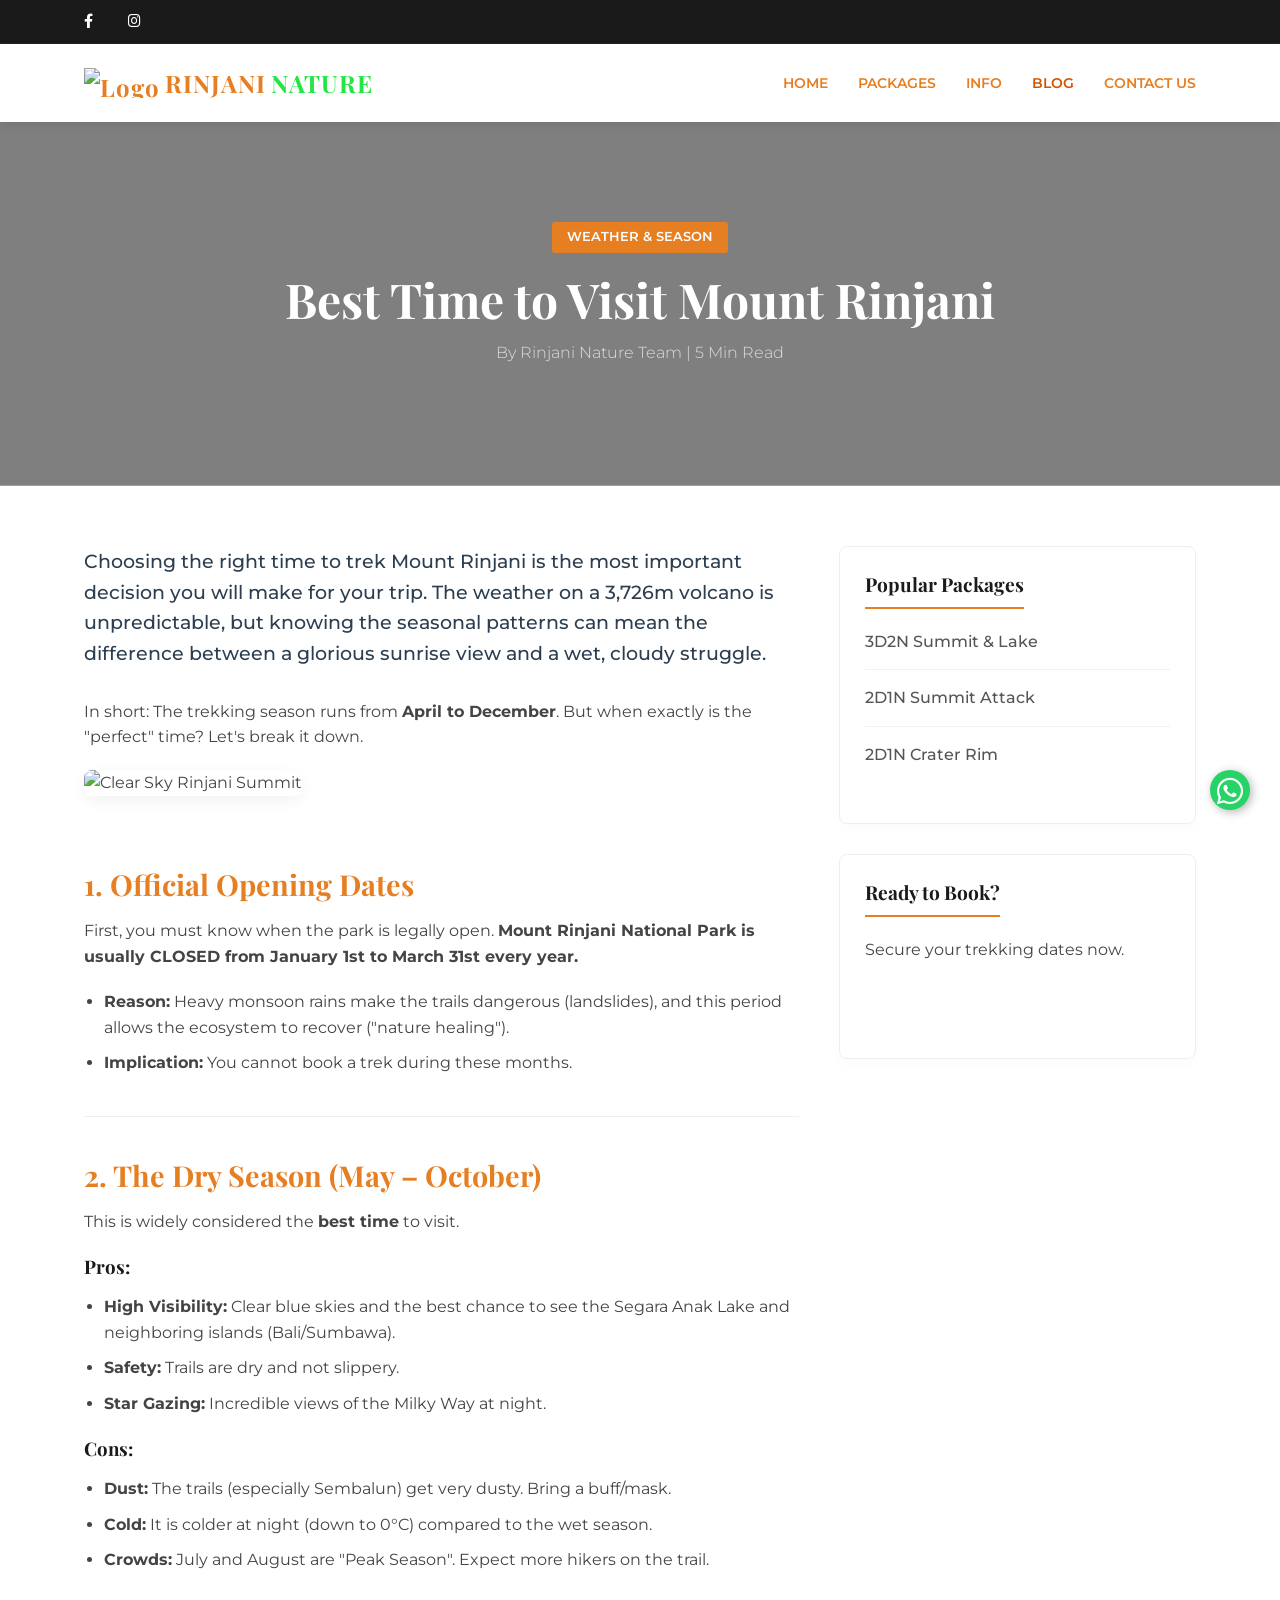
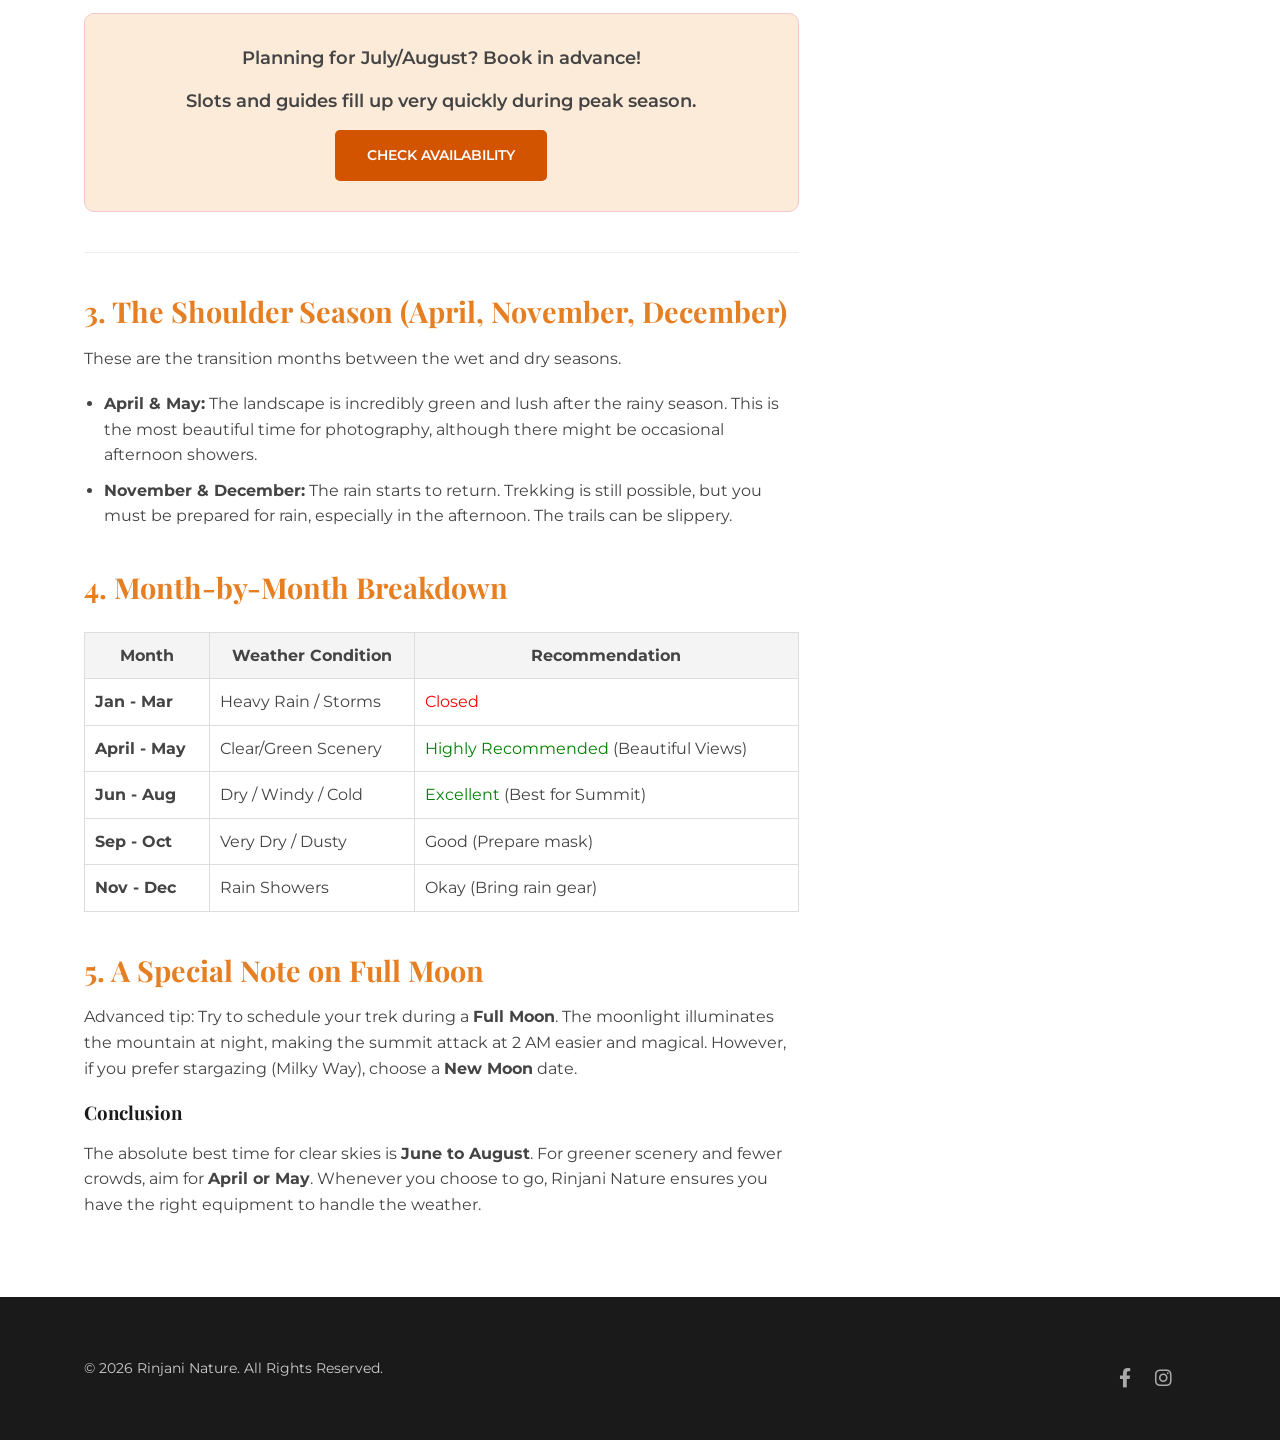
==== commit 2b232b12: "Update blog-best-time.html" ====
--- a/blog/blog-best-time.html
+++ b/blog/blog-best-time.html
@@ -21,14 +21,14 @@
       "@type": "BlogPosting",
       "mainEntityOfPage": {
         "@type": "WebPage",
-        "@id": "https://rinjanidutchexpedition.com/blog-best-time.html"
+        "@id": "https://rinjaninature.com/blog/blog-best-time.html"
       },
       "headline": "Best Time to Trek Mount Rinjani: The Ultimate Weather Guide",
       "description": "Detailed analysis of the best months to climb Mount Rinjani, covering weather patterns and crowd avoidance.",
-      "image": "https://source.unsplash.com/1200x600/?sunrise,mountain",  
+      "image": "https://images.unsplash.com/photo-1545562083-c583d014b2b7?auto=format&fit=crop&w=1200&q=80",  
       "author": {
         "@type": "Organization",
-        "name": "Rinjani Expedition Team"
+        "name": "Rinjani Nature Team"
       },  
       "datePublished": "2026-02-05",
       "dateModified": "2026-02-05"
@@ -49,14 +49,20 @@
 
     <nav class="navbar">
         <div class="container nav-container">
-            <a href="index.html" class="logo">RINJANI<span class="highlight">EXPEDITION</span></a>
+            <a href="../index.html" class="logo">
+                <img src="../images/logoexpedition.png" alt="Logo" class="nav-logo-img"> 
+                RINJANI<span class="highlight">NATURE</span>
+            </a>
             <ul class="nav-links">
-                <li><a href="index.html">Home</a></li>
-                <li><a href="index.html#packages">Packages</a></li>
-                <li><a href="index.html#gallery">Gallery</a></li>
-                <li><a href="index.html#blog" class="active">Blog</a></li>
-                <li><a href="index.html#contact">Contact Us</a></li>
-            </ul>
+                <li><a href="../index.html">Home</a></li>
+                <li><a href="../index.html#packages">Packages</a></li>
+                <li><a href="../index.html#info-section">Info</a></li>
+                <li><a href="blog-list.html" class="active">Blog</a></li>
+                <li><a href="../index.html#contact">Contact Us</a></li>
+            </ul>
+            <div class="hamburger">
+                <i class="fas fa-bars"></i>
+            </div>
         </div>
     </nav>
 
@@ -64,7 +70,7 @@
         <div class="container">
             <span class="category">Weather & Season</span>
             <h1>Best Time to Visit Mount Rinjani</h1>
-            <p class="author">By Rinjani Expedition Team | 5 Min Read</p>
+            <p class="author">By Rinjani Nature Team | 5 Min Read</p>
         </div>
     </header>
 
@@ -81,7 +87,7 @@
                 In short: The trekking season runs from <strong>April to December</strong>. But when exactly is the "perfect" time? Let's break it down.
             </p>
 
-            <img src="https://source.unsplash.com/800x400/?clear,sky,mountain" alt="Clear Sky Rinjani Summit" class="content-img">
+            <img src="https://images.unsplash.com/photo-1545562083-c583d014b2b7?auto=format&fit=crop&w=800&q=80" alt="Clear Sky Rinjani Summit" class="content-img">
 
             <h2>1. Official Opening Dates</h2>
             <p>
@@ -114,7 +120,7 @@
             <div class="cta-box">
                 <p>Planning for July/August? Book in advance!</p>
                 <p>Slots and guides fill up very quickly during peak season.</p>
-                <a href="index.html#contact" class="btn btn-primary">Check Availability</a>
+                <a href="../index.html#contact" class="btn btn-primary">Check Availability</a>
             </div>
 
             <hr style="margin: 40px 0; border: 0; border-top: 1px solid #eee;">
@@ -176,7 +182,7 @@
             <h3>Conclusion</h3>
             <p>
                 The absolute best time for clear skies is <strong>June to August</strong>. For greener scenery and fewer crowds, aim for <strong>April or May</strong>.
-                Whenever you choose to go, Rinjani Expedition ensures you have the right equipment to handle the weather.
+                Whenever you choose to go, Rinjani Nature ensures you have the right equipment to handle the weather.
             </p>
 
         </main>
@@ -185,24 +191,24 @@
             <div class="sidebar-widget">
                 <h3>Popular Packages</h3>
                 <ul class="sidebar-list">
-                    <li><a href="package-summit-lake.html">3D2N Summit & Lake</a></li>
-                    <li><a href="package-summit-attack.html">2D1N Summit Attack</a></li>
-                    <li><a href="package-crater-rim.html">2D1N Crater Rim</a></li>
+                    <li><a href="../packages/package-summit-lake.html">3D2N Summit & Lake</a></li>
+                    <li><a href="../packages/package-summit-attack.html">2D1N Summit Attack</a></li>
+                    <li><a href="../packages/package-crater-rim.html">2D1N Crater Rim</a></li>
                 </ul>
             </div>
 
             <div class="sidebar-widget">
                 <h3>Ready to Book?</h3>
                 <p>Secure your trekking dates now.</p>
-                <a href="https://wa.me/6281234567890?text=Hi,%20I%20want%20to%20ask%20about%20Rinjani%20dates" class="btn btn-outline full-width">Chat on WhatsApp</a>
+                <a href="https://wa.me/6287820128581?text=Hi%20Rinjani%20Nature,%20I%20want%20to%20ask%20about%20Rinjani%20dates" class="btn btn-outline full-width">Chat on WhatsApp</a>
             </div>
         </aside>
 
     </div>
 
-    <footer>
+    <footer class="footer-dark">
         <div class="container footer-content">
-            <p>&copy; 2026 Rinjani Expedition. All Rights Reserved.</p>
+            <p>&copy; 2026 Rinjani Nature. All Rights Reserved.</p>
             <div class="social-links">
                 <a href="#"><i class="fab fa-facebook-f"></i></a>
                 <a href="#"><i class="fab fa-instagram"></i></a>
@@ -211,9 +217,9 @@
         </div>
     </footer>
 
-    <a href="https://wa.me/6281234567890" class="float-wa" target="_blank">
+    <a href="https://wa.me/6287820128581" class="float-wa" target="_blank">
         <i class="fab fa-whatsapp my-float"></i>
     </a>
 
 </body>
-</html>+</html>
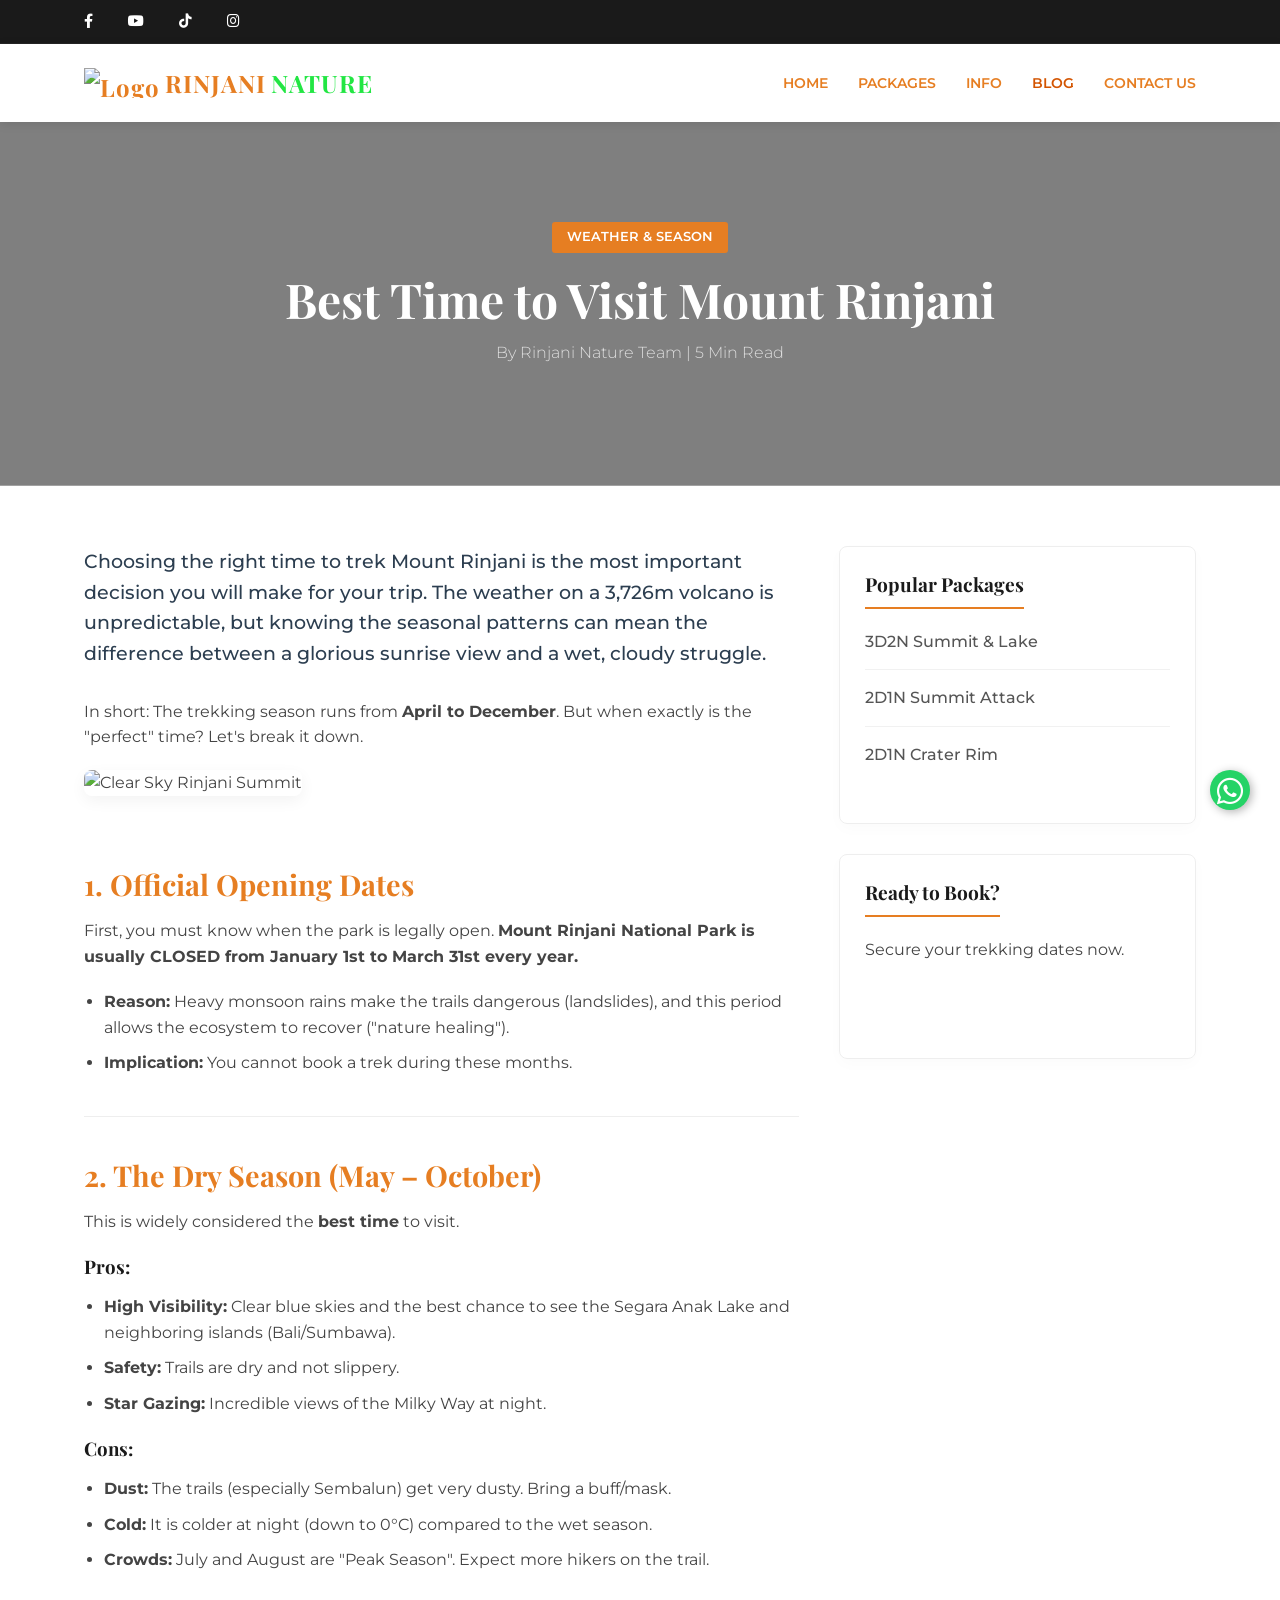
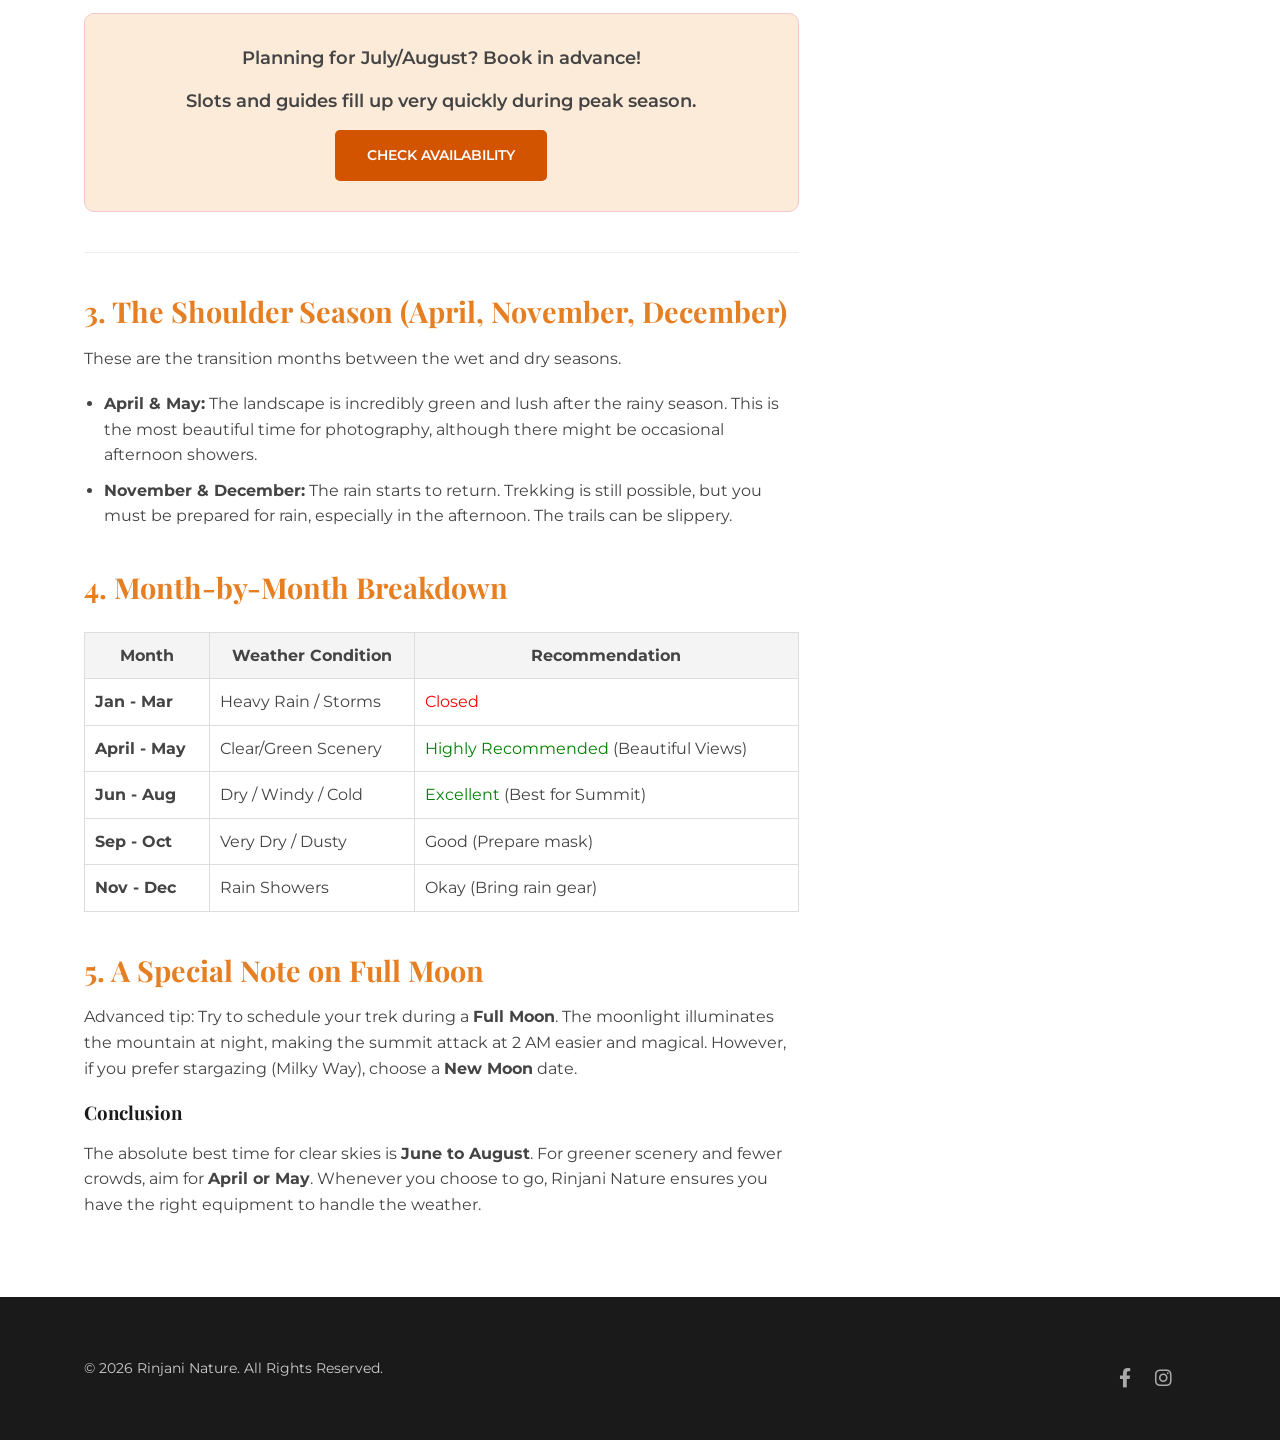
==== commit e5d8158e: "Update blog-best-time.html" ====
--- a/blog/blog-best-time.html
+++ b/blog/blog-best-time.html
@@ -40,9 +40,10 @@
     <div class="top-header">
         <div class="container">
             <div class="top-socials">
-                <a href="#" target="_blank"><i class="fab fa-facebook-f"></i></a>
-                <a href="#" target="_blank"><i class="fab fa-instagram"></i></a>
-                <a href="#" target="_blank"><i class="fab fa-tripadvisor"></i></a>
+                    <a href="https://www.facebook.com/share/1CvHGH2sDf/?mibextid=wwXIfr" target="_blank"><i class="fab fa-facebook-f"></i></a>
+                    <a href="https://youtube.com/@channelku77?si=j6bjl2JyQpG0AMhy" target="_blank"><i class="fab fa-youtube"></i></a>
+                    <a href="www.tiktok.com/@rinjani_nature" target="_blank"><i class="fab fa-tiktok"></i></a>
+                    <a href="#" target="_blank"><i class="fab fa-instagram"></i></a>
             </div>
         </div>
     </div>
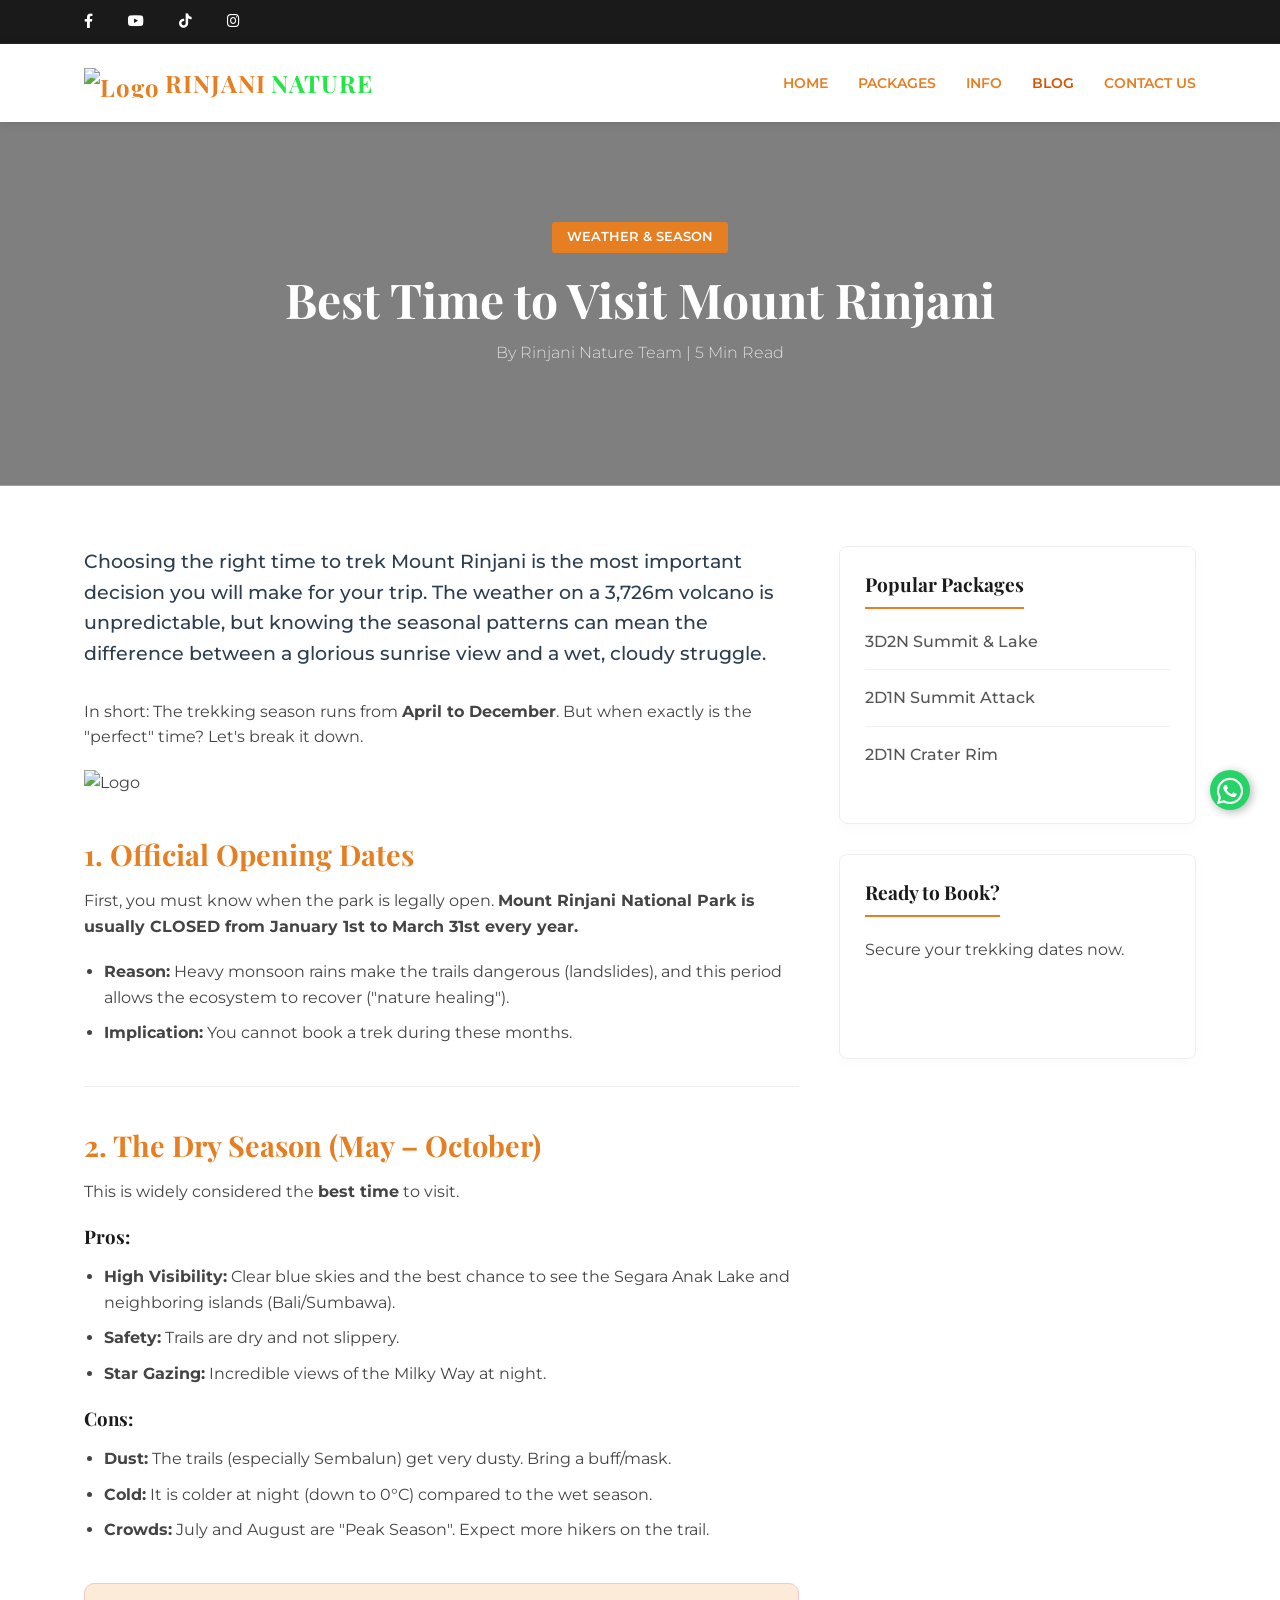
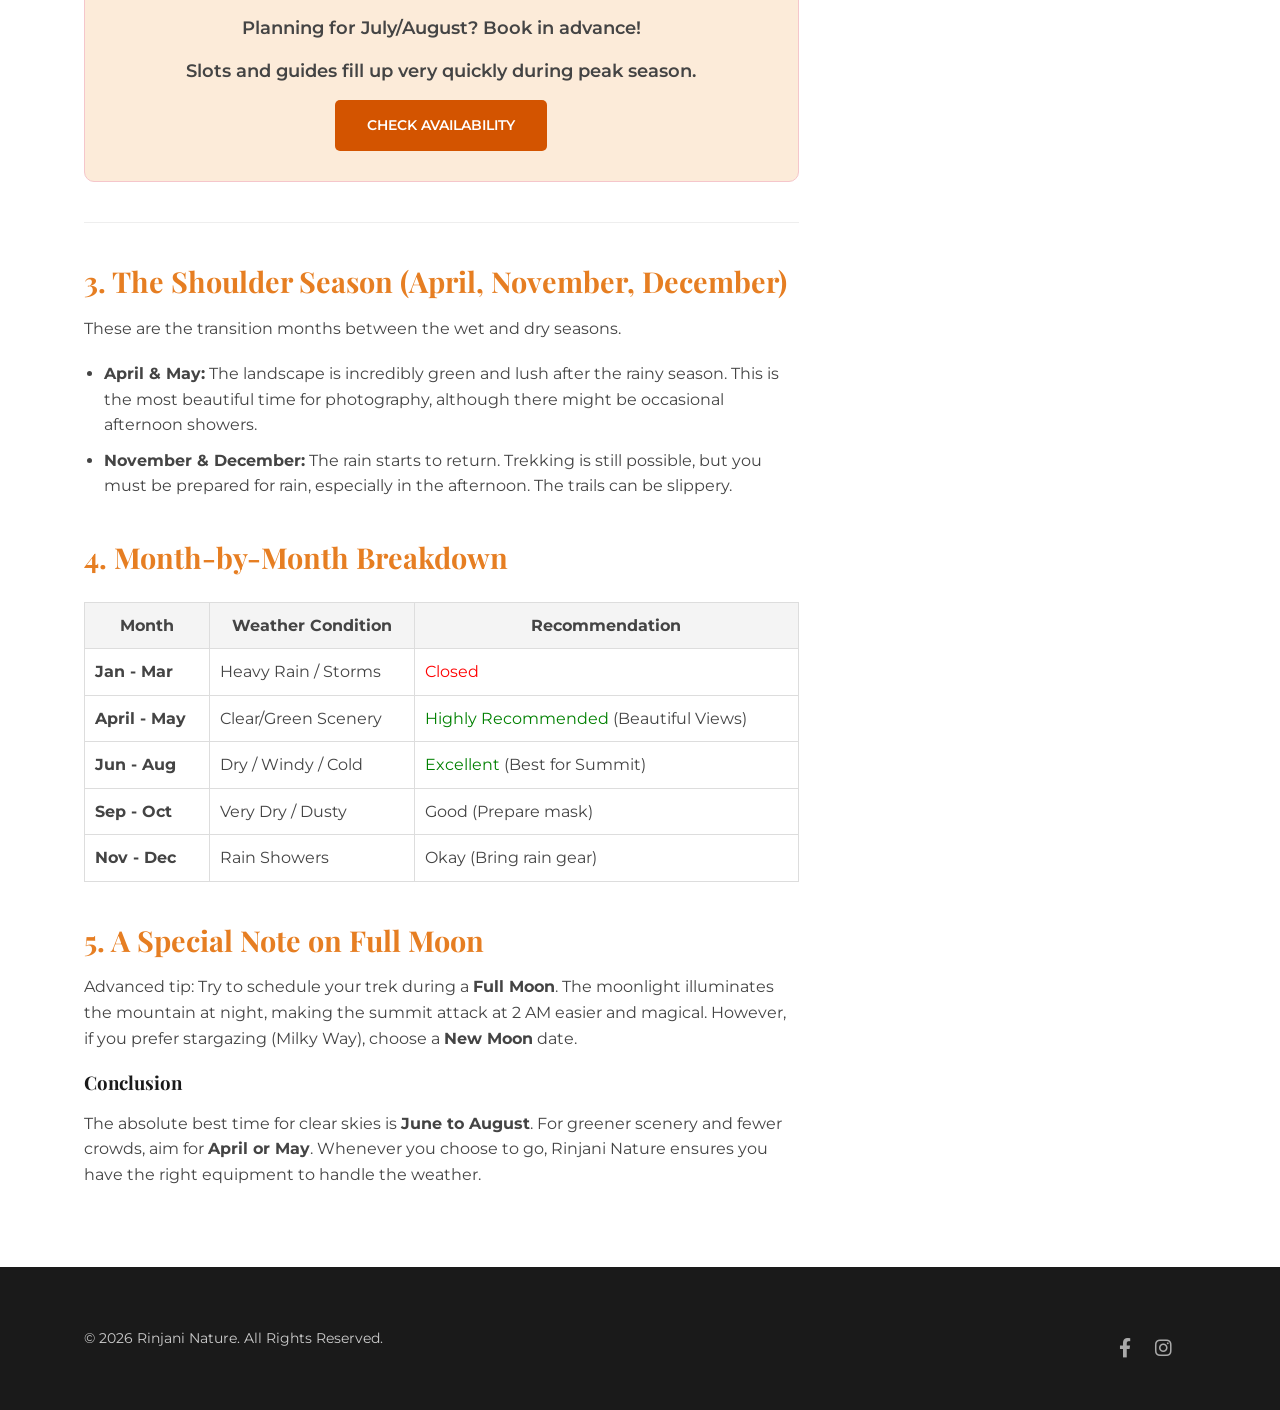
==== commit 3b041389: "Update blog-best-time.html" ====
--- a/blog/blog-best-time.html
+++ b/blog/blog-best-time.html
@@ -88,7 +88,7 @@
                 In short: The trekking season runs from <strong>April to December</strong>. But when exactly is the "perfect" time? Let's break it down.
             </p>
 
-            <img src="https://images.unsplash.com/photo-1545562083-c583d014b2b7?auto=format&fit=crop&w=800&q=80" alt="Clear Sky Rinjani Summit" class="content-img">
+            <img src="../images/logoexpedition.png" alt="Logo" class="nav-logo-img">
 
             <h2>1. Official Opening Dates</h2>
             <p>
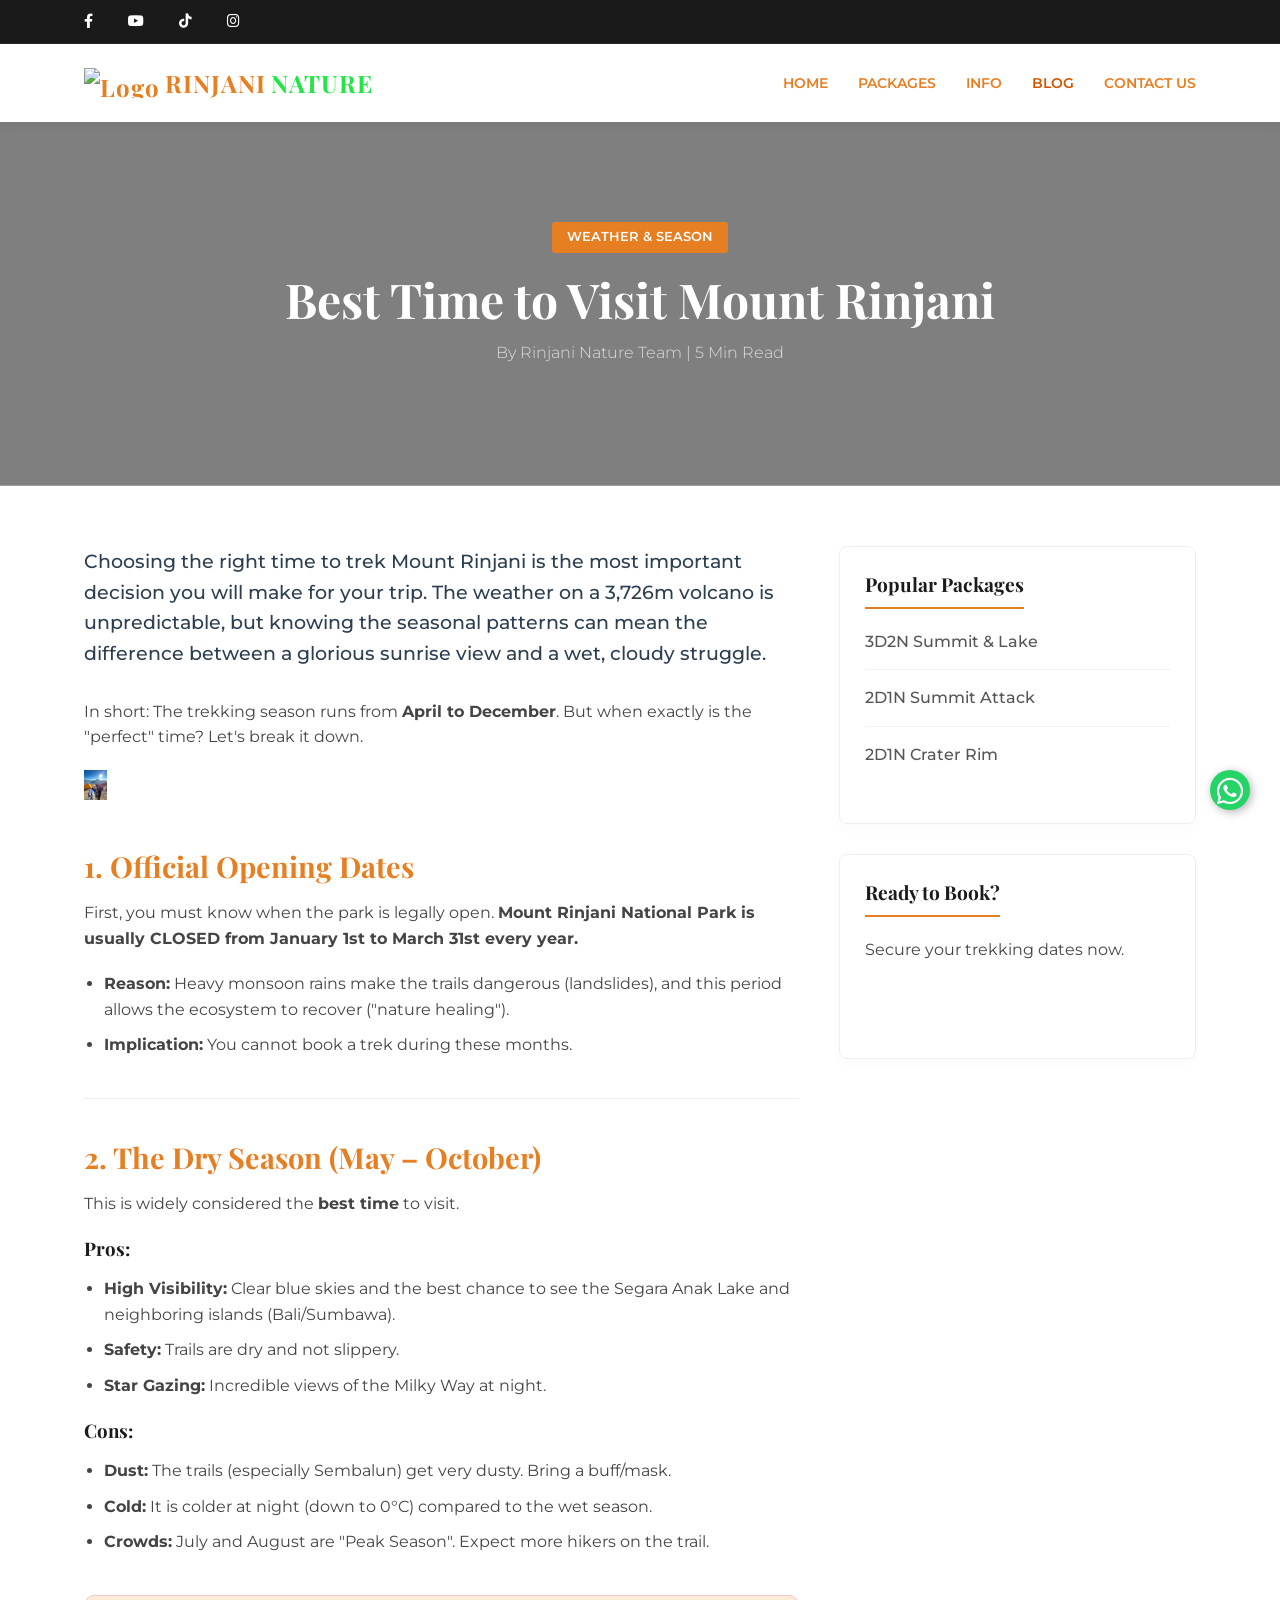
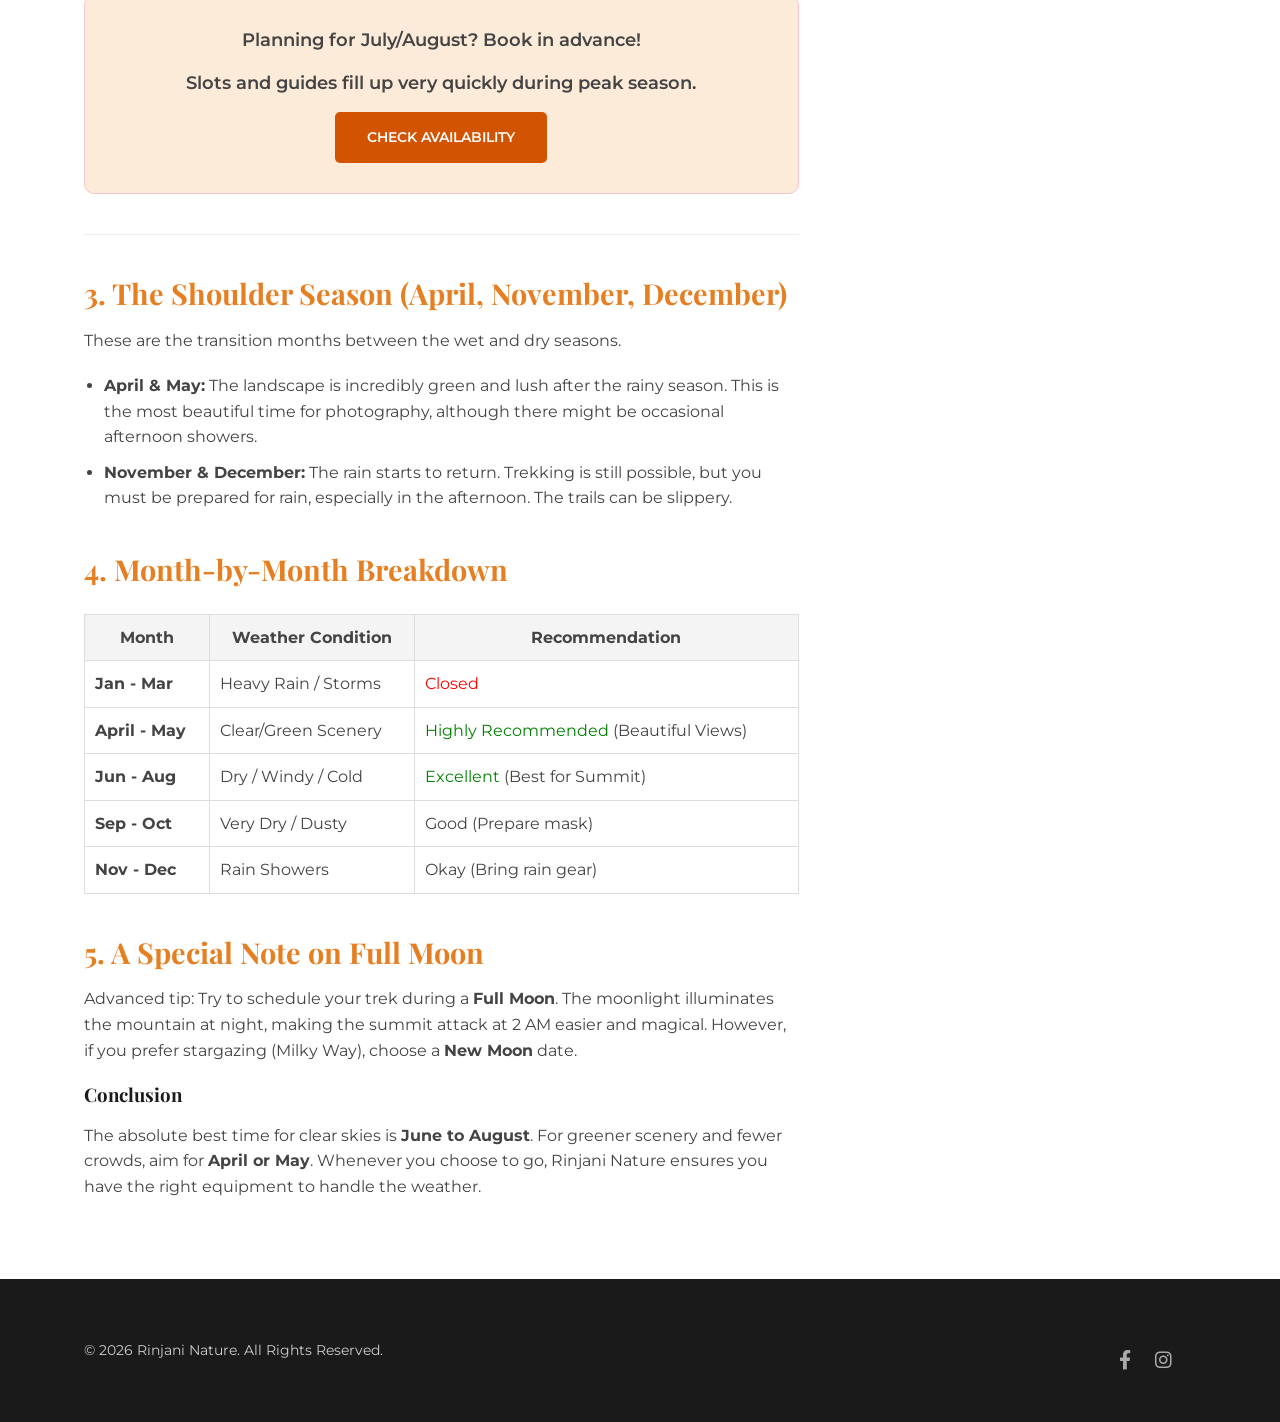
==== commit e6d65ad7: "Update blog-best-time.html" ====
--- a/blog/blog-best-time.html
+++ b/blog/blog-best-time.html
@@ -88,7 +88,7 @@
                 In short: The trekking season runs from <strong>April to December</strong>. But when exactly is the "perfect" time? Let's break it down.
             </p>
 
-            <img src="../images/logoexpedition.png" alt="Logo" class="nav-logo-img">
+            <img src="../images/Best-Time-to-Trek-Mount-Rinjani.jpg" alt="Best-Time-to-Trek-Mount-Rinjani" class="nav-logo-img">
 
             <h2>1. Official Opening Dates</h2>
             <p>
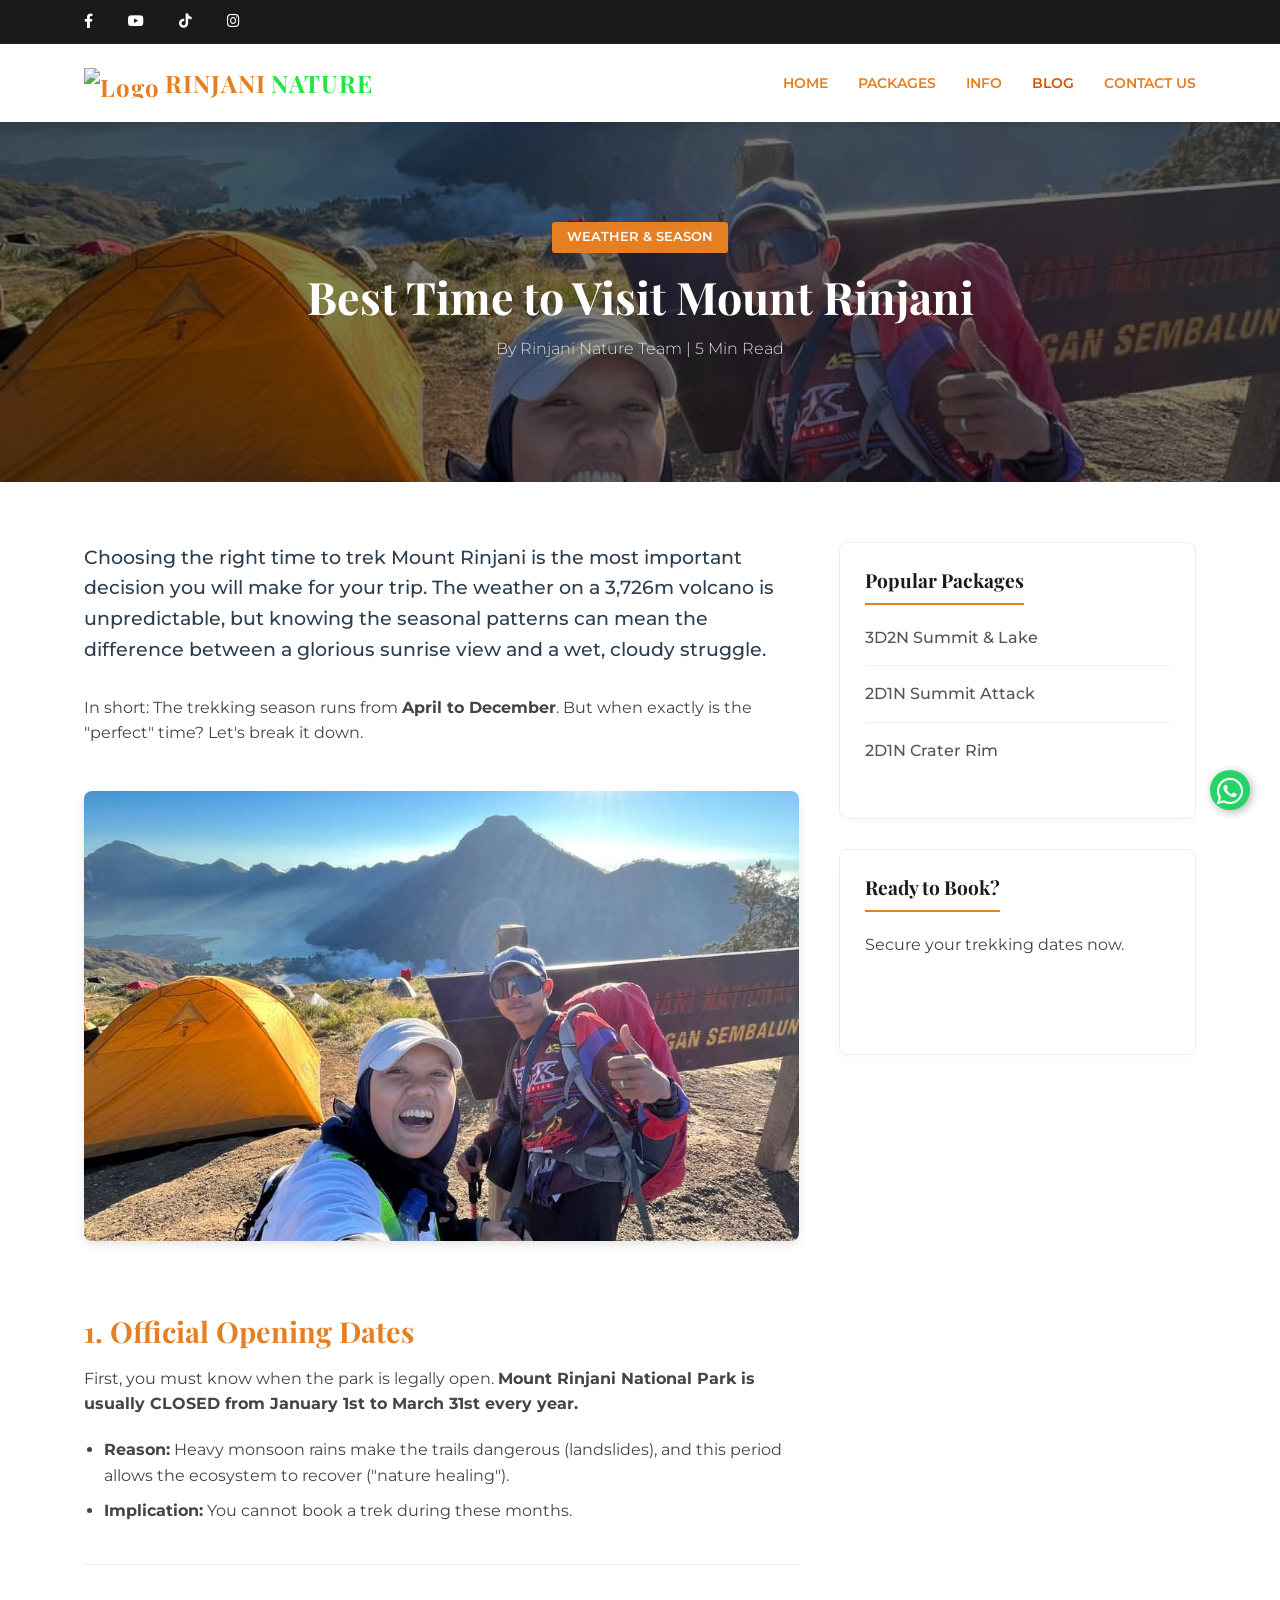
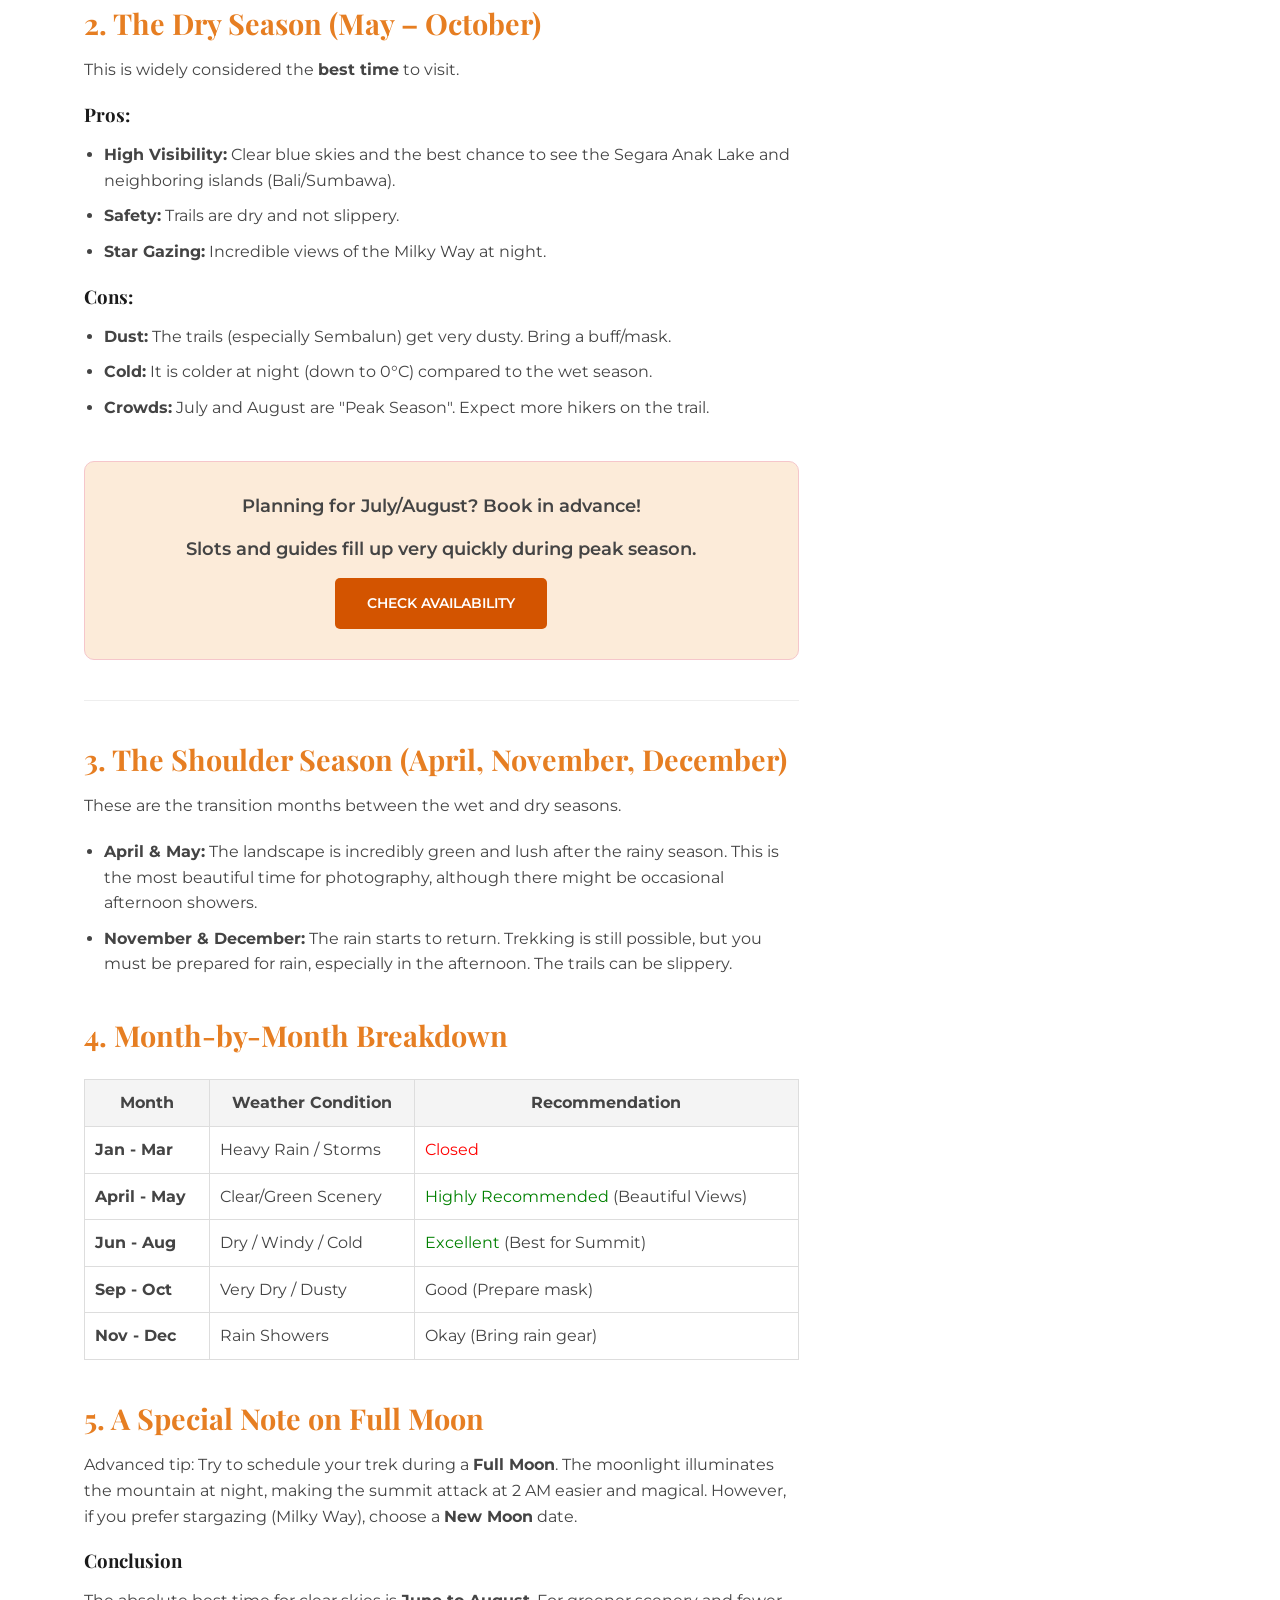
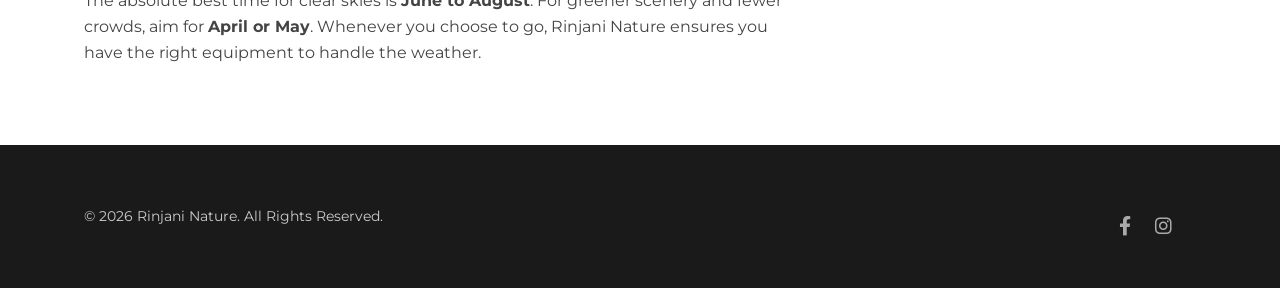
==== commit 91c4190f: "Update blog-best-time.html" ====
--- a/blog/blog-best-time.html
+++ b/blog/blog-best-time.html
@@ -25,7 +25,7 @@
       },
       "headline": "Best Time to Trek Mount Rinjani: The Ultimate Weather Guide",
       "description": "Detailed analysis of the best months to climb Mount Rinjani, covering weather patterns and crowd avoidance.",
-      "image": "https://images.unsplash.com/photo-1545562083-c583d014b2b7?auto=format&fit=crop&w=1200&q=80",  
+      "image": "https://rinjaninature.com/images/Best-Time-to-Trek-Mount-Rinjani.jpg",  
       "author": {
         "@type": "Organization",
         "name": "Rinjani Nature Team"
@@ -34,16 +34,61 @@
       "dateModified": "2026-02-05"
     }
     </script>
+
+    <style>
+        /* Mengatur Gambar Hero Header khusus halaman ini */
+        .blog-header {
+            background: linear-gradient(rgba(0,0,0,0.5), rgba(0,0,0,0.5)), url('../images/Best-Time-to-Trek-Mount-Rinjani.jpg') center/cover no-repeat;
+            padding: 100px 0;
+            text-align: center;
+            color: #ffffff;
+        }
+
+        .blog-header h1 {
+            color: #ffffff;
+            font-size: 2.8rem;
+            margin-bottom: 10px;
+        }
+
+        .blog-header .category {
+            background-color: var(--primary-color, #e67e22);
+            color: white;
+            padding: 5px 15px;
+            font-size: 0.8rem;
+            text-transform: uppercase;
+            font-weight: 600;
+            border-radius: 3px;
+            display: inline-block;
+            margin-bottom: 15px;
+        }
+
+        /* Memastikan gambar di dalam artikel tampil penuh dan tidak kerdil */
+        .content-img {
+            width: 100%;
+            height: auto;
+            max-height: 450px;
+            object-fit: cover;
+            border-radius: 8px;
+            margin: 25px 0;
+            box-shadow: 0 4px 10px rgba(0,0,0,0.1);
+        }
+
+        @media (max-width: 768px) {
+            .blog-header h1 {
+                font-size: 2rem;
+            }
+        }
+    </style>
 </head>
 <body>
 
     <div class="top-header">
         <div class="container">
             <div class="top-socials">
-                    <a href="https://www.facebook.com/share/1CvHGH2sDf/?mibextid=wwXIfr" target="_blank"><i class="fab fa-facebook-f"></i></a>
-                    <a href="https://youtube.com/@channelku77?si=j6bjl2JyQpG0AMhy" target="_blank"><i class="fab fa-youtube"></i></a>
-                    <a href="www.tiktok.com/@rinjani_nature" target="_blank"><i class="fab fa-tiktok"></i></a>
-                    <a href="#" target="_blank"><i class="fab fa-instagram"></i></a>
+                <a href="https://www.facebook.com/share/1CvHGH2sDf/?mibextid=wwXIfr" target="_blank"><i class="fab fa-facebook-f"></i></a>
+                <a href="https://youtube.com/@channelku77?si=j6bjl2JyQpG0AMhy" target="_blank"><i class="fab fa-youtube"></i></a>
+                <a href="https://www.tiktok.com/@rinjani_nature" target="_blank"><i class="fab fa-tiktok"></i></a>
+                <a href="#" target="_blank"><i class="fab fa-instagram"></i></a>
             </div>
         </div>
     </div>
@@ -67,6 +112,7 @@
         </div>
     </nav>
 
+    <!-- HERO HEADER DENGAN BACKGROUND GAMBAR -->
     <header class="blog-header">
         <div class="container">
             <span class="category">Weather & Season</span>
@@ -88,7 +134,8 @@
                 In short: The trekking season runs from <strong>April to December</strong>. But when exactly is the "perfect" time? Let's break it down.
             </p>
 
-            <img src="../images/Best-Time-to-Trek-Mount-Rinjani.jpg" alt="Best-Time-to-Trek-Mount-Rinjani" class="nav-logo-img">
+            <!-- GAMBAR DI DALAM ARTIKEL (Menggunakan class content-img agar ukurannya pas) -->
+            <img src="../images/Best-Time-to-Trek-Mount-Rinjani.jpg" alt="Best Time to Trek Mount Rinjani" class="content-img">
 
             <h2>1. Official Opening Dates</h2>
             <p>
@@ -211,9 +258,9 @@
         <div class="container footer-content">
             <p>&copy; 2026 Rinjani Nature. All Rights Reserved.</p>
             <div class="social-links">
-                <a href="#"><i class="fab fa-facebook-f"></i></a>
-                <a href="#"><i class="fab fa-instagram"></i></a>
-                <a href="#"><i class="fab fa-tripadvisor"></i></a>
+                <a href="https://www.facebook.com/share/1CvHGH2sDf/?mibextid=wwXIfr" target="_blank"><i class="fab fa-facebook-f"></i></a>
+                <a href="https://www.instagram.com/" target="_blank"><i class="fab fa-instagram"></i></a>
+                <a href="#" target="_blank"><i class="fab fa-tripadvisor"></i></a>
             </div>
         </div>
     </footer>
@@ -222,5 +269,15 @@
         <i class="fab fa-whatsapp my-float"></i>
     </a>
 
+    <script>
+        const hamburger = document.querySelector('.hamburger');
+        const navLinks = document.querySelector('.nav-links');
+
+        if(hamburger) {
+            hamburger.addEventListener('click', () => {
+                navLinks.classList.toggle('active');
+            });
+        }
+    </script>
 </body>
 </html>
